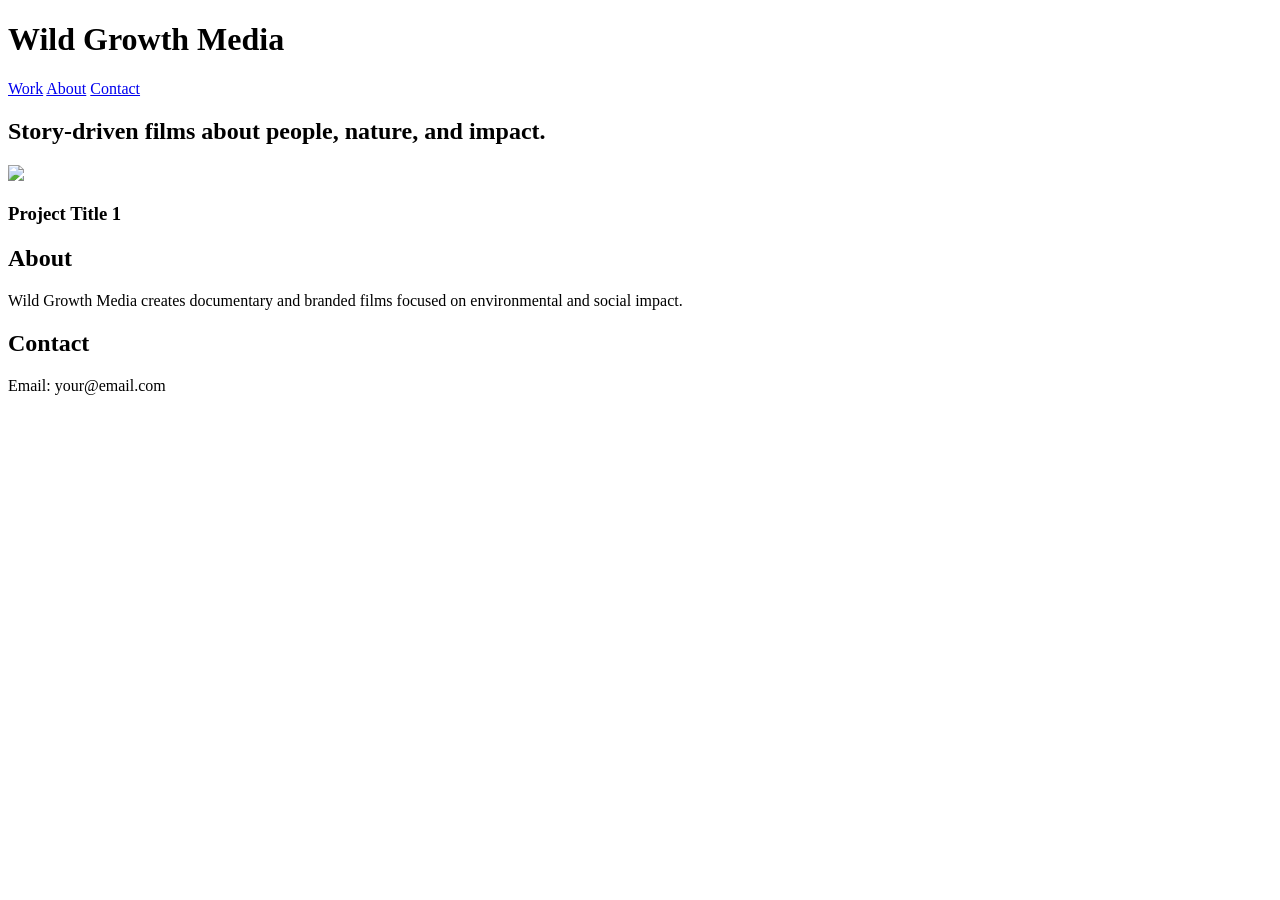
==== index.html @ b45e7d08 "Create index.html" ====
<!DOCTYPE html>
<html lang="en">
<head>
  <meta charset="UTF-8">
  <title>Wild Growth Media</title>
  <link rel="stylesheet" href="style.css">
</head>
<body>

<header>
  <h1>Wild Growth Media</h1>
  <nav>
    <a href="#work">Work</a>
    <a href="#about">About</a>
    <a href="#contact">Contact</a>
  </nav>
</header>

<section class="hero">
  <h2>Story-driven films about people, nature, and impact.</h2>
</section>

<section id="work" class="grid">

  <div class="project" onclick="openModal('https://player.vimeo.com/video/76979871')">
    <img src="https://via.placeholder.com/600x400">
    <h3>Project Title 1</h3>
  </div>

</section>

<section id="about" class="about">
  <h2>About</h2>
  <p>Wild Growth Media creates documentary and branded films focused on environmental and social impact.</p>
</section>

<section id="contact" class="contact">
  <h2>Contact</h2>
  <p>Email: your@email.com</p>
</section>

<div id="modal" class="modal" onclick="closeModal()">
  <div class="modal-content" onclick="event.stopPropagation()">
    <iframe id="videoFrame" src="" frameborder="0" allow="autoplay; fullscreen" allowfullscreen></iframe>
  </div>
</div>

<script src="script.js"></script>

</body>
</html>
---- style.css ----
<!DOCTYPE html PUBLIC "-//W3C//DTD HTML 4.01//EN" "http://www.w3.org/TR/html4/strict.dtd">
<html>
<head>
  <meta http-equiv="Content-Type" content="text/html; charset=utf-8">
  <meta http-equiv="Content-Style-Type" content="text/css">
  <title></title>
  <meta name="Generator" content="Cocoa HTML Writer">
  <meta name="CocoaVersion" content="2575.7">
  <style type="text/css">
    p.p1 {margin: 0.0px 0.0px 0.0px 0.0px; font: 13.0px Times; color: #83006b; -webkit-text-stroke: #83006b}
    p.p2 {margin: 0.0px 0.0px 0.0px 0.0px; font: 13.0px Times; -webkit-text-stroke: #000000}
    p.p3 {margin: 0.0px 0.0px 0.0px 0.0px; font: 13.0px Times; -webkit-text-stroke: #000000; min-height: 16.0px}
    p.p4 {margin: 0.0px 0.0px 0.0px 0.0px; font: 13.0px Times; color: #744b24; -webkit-text-stroke: #744b24}
    p.p5 {margin: 0.0px 0.0px 0.0px 0.0px; font: 13.0px Times; color: #0e00b7; -webkit-text-stroke: #0e00b7}
    p.p6 {margin: 0.0px 0.0px 0.0px 0.0px; font: 13.0px Times; color: #115402; -webkit-text-stroke: #115402}
    span.s1 {font-kerning: none}
    span.s2 {font-kerning: none; -webkit-text-stroke: 0px #000000}
    span.s3 {font-kerning: none; color: #0e00b7; -webkit-text-stroke: 0px #0e00b7}
    span.s4 {font-kerning: none; color: #83006b; -webkit-text-stroke: 0px #83006b}
  </style>
</head>
<body>
<p class="p1"><span class="s1">body</span><span class="s2"> {</span></p>
<p class="p1"><span class="s2"><span class="Apple-converted-space">  </span></span><span class="s1">margin</span><span class="s2">: </span><span class="s3">0</span><span class="s2">;</span></p>
<p class="p2"><span class="s1"><span class="Apple-converted-space">  </span></span><span class="s4">font-family</span><span class="s1">: Arial, sans-serif;</span></p>
<p class="p1"><span class="s2"><span class="Apple-converted-space">  </span></span><span class="s1">background</span><span class="s2">: </span><span class="s3">#000</span><span class="s2">;</span></p>
<p class="p2"><span class="s1"><span class="Apple-converted-space">  </span></span><span class="s4">color</span><span class="s1">: </span><span class="s3">#fff</span><span class="s1">;</span></p>
<p class="p2"><span class="s1">}</span></p>
<p class="p3"><span class="s1"></span><br></p>
<p class="p1"><span class="s1">header</span><span class="s2"> {</span></p>
<p class="p2"><span class="s1"><span class="Apple-converted-space">  </span></span><span class="s4">display</span><span class="s1">: flex;</span></p>
<p class="p2"><span class="s1"><span class="Apple-converted-space">  </span></span><span class="s4">justify-content</span><span class="s1">: space-between;</span></p>
<p class="p1"><span class="s2"><span class="Apple-converted-space">  </span></span><span class="s1">padding</span><span class="s2">: </span><span class="s3">20px</span><span class="s2">;</span></p>
<p class="p2"><span class="s1"><span class="Apple-converted-space">  </span></span><span class="s4">position</span><span class="s1">: sticky;</span></p>
<p class="p2"><span class="s1"><span class="Apple-converted-space">  </span></span><span class="s4">top</span><span class="s1">: </span><span class="s3">0</span><span class="s1">;</span></p>
<p class="p2"><span class="s1"><span class="Apple-converted-space">  </span></span><span class="s4">background</span><span class="s1">: black;</span></p>
<p class="p2"><span class="s1">}</span></p>
<p class="p3"><span class="s1"></span><br></p>
<p class="p1"><span class="s1">nav</span><span class="s2"> </span><span class="s1">a</span><span class="s2"> {</span></p>
<p class="p1"><span class="s2"><span class="Apple-converted-space">  </span></span><span class="s1">margin-left</span><span class="s2">: </span><span class="s3">20px</span><span class="s2">;</span></p>
<p class="p2"><span class="s1"><span class="Apple-converted-space">  </span></span><span class="s4">color</span><span class="s1">: white;</span></p>
<p class="p1"><span class="s2"><span class="Apple-converted-space">  </span></span><span class="s1">text-decoration</span><span class="s2">: none;</span></p>
<p class="p2"><span class="s1">}</span></p>
<p class="p3"><span class="s1"></span><br></p>
<p class="p4"><span class="s1">.hero</span><span class="s2"> {</span></p>
<p class="p1"><span class="s2"><span class="Apple-converted-space">  </span></span><span class="s1">height</span><span class="s2">: </span><span class="s3">60vh</span><span class="s2">;</span></p>
<p class="p2"><span class="s1"><span class="Apple-converted-space">  </span></span><span class="s4">display</span><span class="s1">: flex;</span></p>
<p class="p2"><span class="s1"><span class="Apple-converted-space">  </span></span><span class="s4">align-items</span><span class="s1">: center;</span></p>
<p class="p1"><span class="s2"><span class="Apple-converted-space">  </span></span><span class="s1">justify-content</span><span class="s2">: center;</span></p>
<p class="p2"><span class="s1"><span class="Apple-converted-space">  </span></span><span class="s4">text-align</span><span class="s1">: center;</span></p>
<p class="p2"><span class="s1">}</span></p>
<p class="p3"><span class="s1"></span><br></p>
<p class="p4"><span class="s1">.grid</span><span class="s2"> {</span></p>
<p class="p2"><span class="s1"><span class="Apple-converted-space">  </span></span><span class="s4">display</span><span class="s1">: grid;</span></p>
<p class="p2"><span class="s1"><span class="Apple-converted-space">  </span></span><span class="s4">grid-template-columns</span><span class="s1">: repeat(auto-fit, minmax(</span><span class="s3">300px</span><span class="s1">, </span><span class="s3">1</span><span class="s1">fr));</span></p>
<p class="p2"><span class="s1"><span class="Apple-converted-space">  </span></span><span class="s4">gap</span><span class="s1">: </span><span class="s3">20px</span><span class="s1">;</span></p>
<p class="p1"><span class="s2"><span class="Apple-converted-space">  </span></span><span class="s1">padding</span><span class="s2">: </span><span class="s3">40px</span><span class="s2">;</span></p>
<p class="p2"><span class="s1">}</span></p>
<p class="p3"><span class="s1"></span><br></p>
<p class="p4"><span class="s1">.project</span><span class="s2"> {</span></p>
<p class="p2"><span class="s1"><span class="Apple-converted-space">  </span></span><span class="s4">cursor</span><span class="s1">: pointer;</span></p>
<p class="p2"><span class="s1">}</span></p>
<p class="p3"><span class="s1"></span><br></p>
<p class="p4"><span class="s1">.project</span><span class="s2"> </span><span class="s4">img</span><span class="s2"> {</span></p>
<p class="p2"><span class="s1"><span class="Apple-converted-space">  </span></span><span class="s4">width</span><span class="s1">: </span><span class="s3">100%</span><span class="s1">;</span></p>
<p class="p2"><span class="s1"><span class="Apple-converted-space">  </span></span><span class="s4">display</span><span class="s1">: block;</span></p>
<p class="p2"><span class="s1">}</span></p>
<p class="p3"><span class="s1"></span><br></p>
<p class="p4"><span class="s1">.about</span><span class="s2">, </span><span class="s1">.contact</span><span class="s2"> {</span></p>
<p class="p5"><span class="s2"><span class="Apple-converted-space">  </span></span><span class="s4">padding</span><span class="s2">: </span><span class="s1">60px</span><span class="s2"> </span><span class="s1">40px</span><span class="s2">;</span></p>
<p class="p1"><span class="s2"><span class="Apple-converted-space">  </span></span><span class="s1">max-width</span><span class="s2">: </span><span class="s3">700px</span><span class="s2">;</span></p>
<p class="p2"><span class="s1">}</span></p>
<p class="p3"><span class="s1"></span><br></p>
<p class="p6"><span class="s1">/* Modal */</span></p>
<p class="p4"><span class="s1">.modal</span><span class="s2"> {</span></p>
<p class="p2"><span class="s1"><span class="Apple-converted-space">  </span></span><span class="s4">display</span><span class="s1">: none;</span></p>
<p class="p2"><span class="s1"><span class="Apple-converted-space">  </span></span><span class="s4">position</span><span class="s1">: fixed;</span></p>
<p class="p2"><span class="s1"><span class="Apple-converted-space">  </span></span><span class="s4">top</span><span class="s1">: </span><span class="s3">0</span><span class="s1">;</span></p>
<p class="p2"><span class="s1"><span class="Apple-converted-space">  </span></span><span class="s4">left</span><span class="s1">: </span><span class="s3">0</span><span class="s1">;</span></p>
<p class="p2"><span class="s1"><span class="Apple-converted-space">  </span></span><span class="s4">width</span><span class="s1">: </span><span class="s3">100%</span><span class="s1">;</span></p>
<p class="p1"><span class="s2"><span class="Apple-converted-space">  </span></span><span class="s1">height</span><span class="s2">: </span><span class="s3">100%</span><span class="s2">;</span></p>
<p class="p2"><span class="s1"><span class="Apple-converted-space">  </span></span><span class="s4">background</span><span class="s1">: rgba(</span><span class="s3">0</span><span class="s1">,</span><span class="s3">0</span><span class="s1">,</span><span class="s3">0</span><span class="s1">,</span><span class="s3">0.9</span><span class="s1">);</span></p>
<p class="p1"><span class="s2"><span class="Apple-converted-space">  </span></span><span class="s1">justify-content</span><span class="s2">: center;</span></p>
<p class="p2"><span class="s1"><span class="Apple-converted-space">  </span></span><span class="s4">align-items</span><span class="s1">: center;</span></p>
<p class="p2"><span class="s1">}</span></p>
<p class="p3"><span class="s1"></span><br></p>
<p class="p4"><span class="s1">.modal-content</span><span class="s2"> {</span></p>
<p class="p2"><span class="s1"><span class="Apple-converted-space">  </span></span><span class="s4">width</span><span class="s1">: </span><span class="s3">80%</span><span class="s1">;</span></p>
<p class="p1"><span class="s2"><span class="Apple-converted-space">  </span></span><span class="s1">max-width</span><span class="s2">: </span><span class="s3">900px</span><span class="s2">;</span></p>
<p class="p2"><span class="s1">}</span></p>
<p class="p3"><span class="s1"></span><br></p>
<p class="p4"><span class="s1">.modal</span><span class="s2"> </span><span class="s4">iframe</span><span class="s2"> {</span></p>
<p class="p2"><span class="s1"><span class="Apple-converted-space">  </span></span><span class="s4">width</span><span class="s1">: </span><span class="s3">100%</span><span class="s1">;</span></p>
<p class="p1"><span class="s2"><span class="Apple-converted-space">  </span></span><span class="s1">height</span><span class="s2">: </span><span class="s3">500px</span><span class="s2">;</span></p>
<p class="p2"><span class="s1">}</span></p>
</body>
</html>
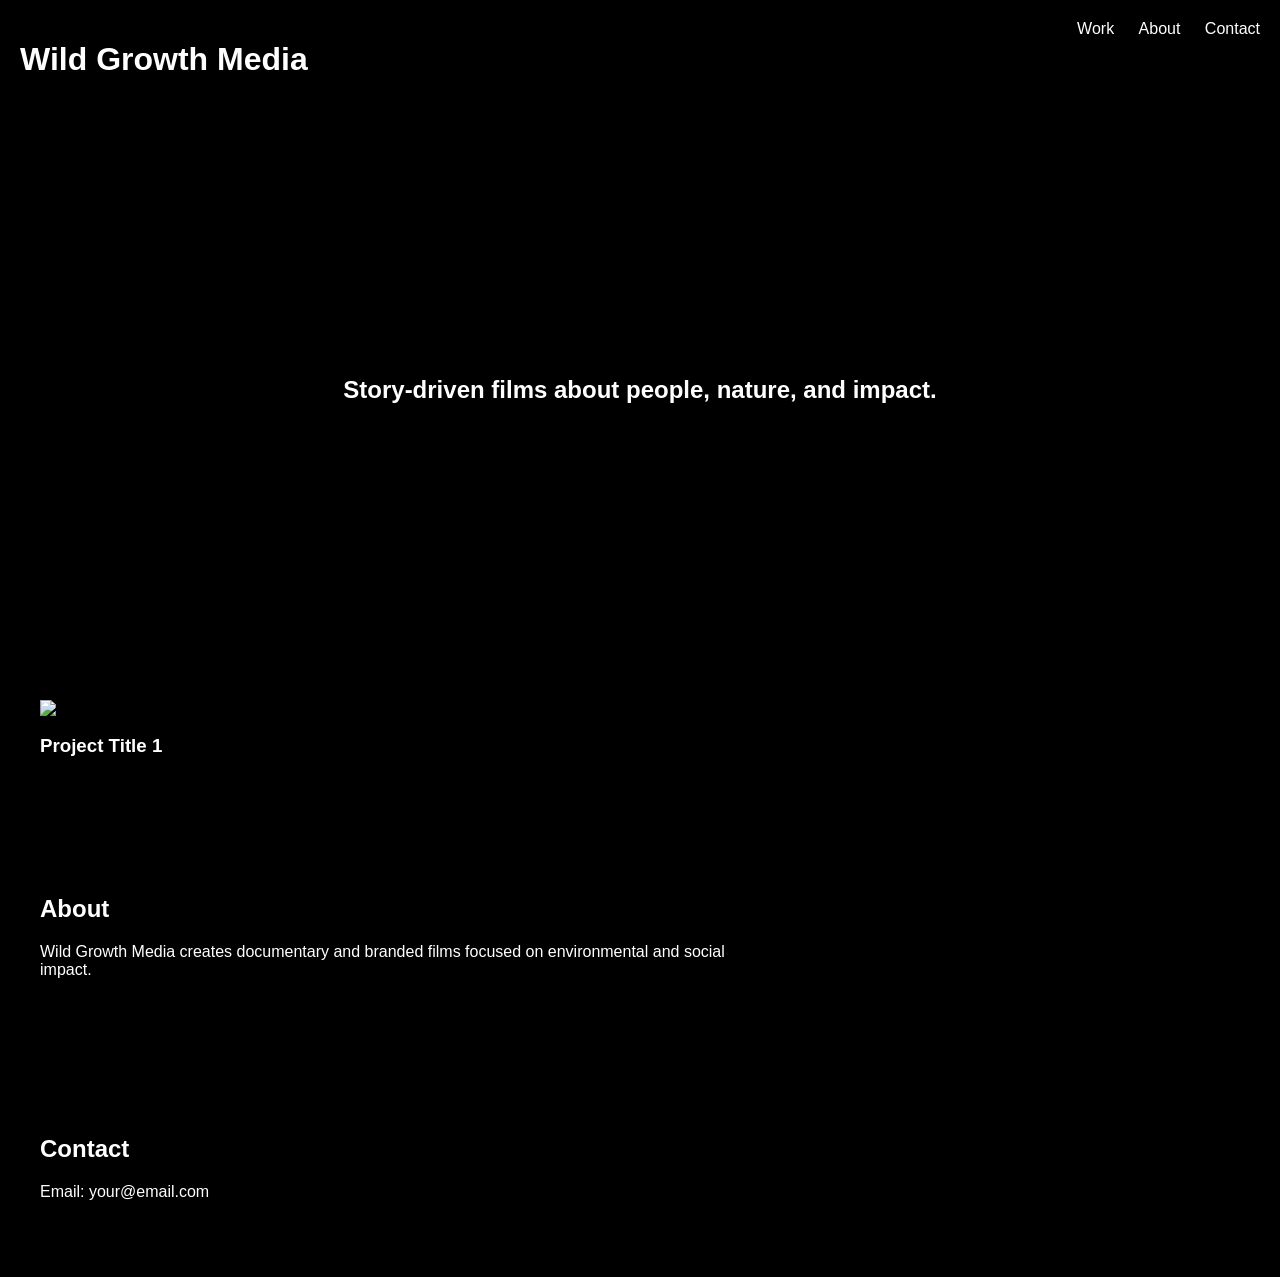
==== commit dd6f9643: "Update index.html" ====
--- a/index.html
+++ b/index.html
@@ -3,7 +3,7 @@
 <head>
   <meta charset="UTF-8">
   <title>Wild Growth Media</title>
-  <link rel="stylesheet" href="style.css">
+  <link rel="stylesheet" href="./style.css">
 </head>
 <body>
 
--- a/style.css
+++ b/style.css
@@ -1,97 +1,73 @@
-<!DOCTYPE html PUBLIC "-//W3C//DTD HTML 4.01//EN" "http://www.w3.org/TR/html4/strict.dtd">
-<html>
-<head>
-  <meta http-equiv="Content-Type" content="text/html; charset=utf-8">
-  <meta http-equiv="Content-Style-Type" content="text/css">
-  <title></title>
-  <meta name="Generator" content="Cocoa HTML Writer">
-  <meta name="CocoaVersion" content="2575.7">
-  <style type="text/css">
-    p.p1 {margin: 0.0px 0.0px 0.0px 0.0px; font: 13.0px Times; color: #83006b; -webkit-text-stroke: #83006b}
-    p.p2 {margin: 0.0px 0.0px 0.0px 0.0px; font: 13.0px Times; -webkit-text-stroke: #000000}
-    p.p3 {margin: 0.0px 0.0px 0.0px 0.0px; font: 13.0px Times; -webkit-text-stroke: #000000; min-height: 16.0px}
-    p.p4 {margin: 0.0px 0.0px 0.0px 0.0px; font: 13.0px Times; color: #744b24; -webkit-text-stroke: #744b24}
-    p.p5 {margin: 0.0px 0.0px 0.0px 0.0px; font: 13.0px Times; color: #0e00b7; -webkit-text-stroke: #0e00b7}
-    p.p6 {margin: 0.0px 0.0px 0.0px 0.0px; font: 13.0px Times; color: #115402; -webkit-text-stroke: #115402}
-    span.s1 {font-kerning: none}
-    span.s2 {font-kerning: none; -webkit-text-stroke: 0px #000000}
-    span.s3 {font-kerning: none; color: #0e00b7; -webkit-text-stroke: 0px #0e00b7}
-    span.s4 {font-kerning: none; color: #83006b; -webkit-text-stroke: 0px #83006b}
-  </style>
-</head>
-<body>
-<p class="p1"><span class="s1">body</span><span class="s2"> {</span></p>
-<p class="p1"><span class="s2"><span class="Apple-converted-space">  </span></span><span class="s1">margin</span><span class="s2">: </span><span class="s3">0</span><span class="s2">;</span></p>
-<p class="p2"><span class="s1"><span class="Apple-converted-space">  </span></span><span class="s4">font-family</span><span class="s1">: Arial, sans-serif;</span></p>
-<p class="p1"><span class="s2"><span class="Apple-converted-space">  </span></span><span class="s1">background</span><span class="s2">: </span><span class="s3">#000</span><span class="s2">;</span></p>
-<p class="p2"><span class="s1"><span class="Apple-converted-space">  </span></span><span class="s4">color</span><span class="s1">: </span><span class="s3">#fff</span><span class="s1">;</span></p>
-<p class="p2"><span class="s1">}</span></p>
-<p class="p3"><span class="s1"></span><br></p>
-<p class="p1"><span class="s1">header</span><span class="s2"> {</span></p>
-<p class="p2"><span class="s1"><span class="Apple-converted-space">  </span></span><span class="s4">display</span><span class="s1">: flex;</span></p>
-<p class="p2"><span class="s1"><span class="Apple-converted-space">  </span></span><span class="s4">justify-content</span><span class="s1">: space-between;</span></p>
-<p class="p1"><span class="s2"><span class="Apple-converted-space">  </span></span><span class="s1">padding</span><span class="s2">: </span><span class="s3">20px</span><span class="s2">;</span></p>
-<p class="p2"><span class="s1"><span class="Apple-converted-space">  </span></span><span class="s4">position</span><span class="s1">: sticky;</span></p>
-<p class="p2"><span class="s1"><span class="Apple-converted-space">  </span></span><span class="s4">top</span><span class="s1">: </span><span class="s3">0</span><span class="s1">;</span></p>
-<p class="p2"><span class="s1"><span class="Apple-converted-space">  </span></span><span class="s4">background</span><span class="s1">: black;</span></p>
-<p class="p2"><span class="s1">}</span></p>
-<p class="p3"><span class="s1"></span><br></p>
-<p class="p1"><span class="s1">nav</span><span class="s2"> </span><span class="s1">a</span><span class="s2"> {</span></p>
-<p class="p1"><span class="s2"><span class="Apple-converted-space">  </span></span><span class="s1">margin-left</span><span class="s2">: </span><span class="s3">20px</span><span class="s2">;</span></p>
-<p class="p2"><span class="s1"><span class="Apple-converted-space">  </span></span><span class="s4">color</span><span class="s1">: white;</span></p>
-<p class="p1"><span class="s2"><span class="Apple-converted-space">  </span></span><span class="s1">text-decoration</span><span class="s2">: none;</span></p>
-<p class="p2"><span class="s1">}</span></p>
-<p class="p3"><span class="s1"></span><br></p>
-<p class="p4"><span class="s1">.hero</span><span class="s2"> {</span></p>
-<p class="p1"><span class="s2"><span class="Apple-converted-space">  </span></span><span class="s1">height</span><span class="s2">: </span><span class="s3">60vh</span><span class="s2">;</span></p>
-<p class="p2"><span class="s1"><span class="Apple-converted-space">  </span></span><span class="s4">display</span><span class="s1">: flex;</span></p>
-<p class="p2"><span class="s1"><span class="Apple-converted-space">  </span></span><span class="s4">align-items</span><span class="s1">: center;</span></p>
-<p class="p1"><span class="s2"><span class="Apple-converted-space">  </span></span><span class="s1">justify-content</span><span class="s2">: center;</span></p>
-<p class="p2"><span class="s1"><span class="Apple-converted-space">  </span></span><span class="s4">text-align</span><span class="s1">: center;</span></p>
-<p class="p2"><span class="s1">}</span></p>
-<p class="p3"><span class="s1"></span><br></p>
-<p class="p4"><span class="s1">.grid</span><span class="s2"> {</span></p>
-<p class="p2"><span class="s1"><span class="Apple-converted-space">  </span></span><span class="s4">display</span><span class="s1">: grid;</span></p>
-<p class="p2"><span class="s1"><span class="Apple-converted-space">  </span></span><span class="s4">grid-template-columns</span><span class="s1">: repeat(auto-fit, minmax(</span><span class="s3">300px</span><span class="s1">, </span><span class="s3">1</span><span class="s1">fr));</span></p>
-<p class="p2"><span class="s1"><span class="Apple-converted-space">  </span></span><span class="s4">gap</span><span class="s1">: </span><span class="s3">20px</span><span class="s1">;</span></p>
-<p class="p1"><span class="s2"><span class="Apple-converted-space">  </span></span><span class="s1">padding</span><span class="s2">: </span><span class="s3">40px</span><span class="s2">;</span></p>
-<p class="p2"><span class="s1">}</span></p>
-<p class="p3"><span class="s1"></span><br></p>
-<p class="p4"><span class="s1">.project</span><span class="s2"> {</span></p>
-<p class="p2"><span class="s1"><span class="Apple-converted-space">  </span></span><span class="s4">cursor</span><span class="s1">: pointer;</span></p>
-<p class="p2"><span class="s1">}</span></p>
-<p class="p3"><span class="s1"></span><br></p>
-<p class="p4"><span class="s1">.project</span><span class="s2"> </span><span class="s4">img</span><span class="s2"> {</span></p>
-<p class="p2"><span class="s1"><span class="Apple-converted-space">  </span></span><span class="s4">width</span><span class="s1">: </span><span class="s3">100%</span><span class="s1">;</span></p>
-<p class="p2"><span class="s1"><span class="Apple-converted-space">  </span></span><span class="s4">display</span><span class="s1">: block;</span></p>
-<p class="p2"><span class="s1">}</span></p>
-<p class="p3"><span class="s1"></span><br></p>
-<p class="p4"><span class="s1">.about</span><span class="s2">, </span><span class="s1">.contact</span><span class="s2"> {</span></p>
-<p class="p5"><span class="s2"><span class="Apple-converted-space">  </span></span><span class="s4">padding</span><span class="s2">: </span><span class="s1">60px</span><span class="s2"> </span><span class="s1">40px</span><span class="s2">;</span></p>
-<p class="p1"><span class="s2"><span class="Apple-converted-space">  </span></span><span class="s1">max-width</span><span class="s2">: </span><span class="s3">700px</span><span class="s2">;</span></p>
-<p class="p2"><span class="s1">}</span></p>
-<p class="p3"><span class="s1"></span><br></p>
-<p class="p6"><span class="s1">/* Modal */</span></p>
-<p class="p4"><span class="s1">.modal</span><span class="s2"> {</span></p>
-<p class="p2"><span class="s1"><span class="Apple-converted-space">  </span></span><span class="s4">display</span><span class="s1">: none;</span></p>
-<p class="p2"><span class="s1"><span class="Apple-converted-space">  </span></span><span class="s4">position</span><span class="s1">: fixed;</span></p>
-<p class="p2"><span class="s1"><span class="Apple-converted-space">  </span></span><span class="s4">top</span><span class="s1">: </span><span class="s3">0</span><span class="s1">;</span></p>
-<p class="p2"><span class="s1"><span class="Apple-converted-space">  </span></span><span class="s4">left</span><span class="s1">: </span><span class="s3">0</span><span class="s1">;</span></p>
-<p class="p2"><span class="s1"><span class="Apple-converted-space">  </span></span><span class="s4">width</span><span class="s1">: </span><span class="s3">100%</span><span class="s1">;</span></p>
-<p class="p1"><span class="s2"><span class="Apple-converted-space">  </span></span><span class="s1">height</span><span class="s2">: </span><span class="s3">100%</span><span class="s2">;</span></p>
-<p class="p2"><span class="s1"><span class="Apple-converted-space">  </span></span><span class="s4">background</span><span class="s1">: rgba(</span><span class="s3">0</span><span class="s1">,</span><span class="s3">0</span><span class="s1">,</span><span class="s3">0</span><span class="s1">,</span><span class="s3">0.9</span><span class="s1">);</span></p>
-<p class="p1"><span class="s2"><span class="Apple-converted-space">  </span></span><span class="s1">justify-content</span><span class="s2">: center;</span></p>
-<p class="p2"><span class="s1"><span class="Apple-converted-space">  </span></span><span class="s4">align-items</span><span class="s1">: center;</span></p>
-<p class="p2"><span class="s1">}</span></p>
-<p class="p3"><span class="s1"></span><br></p>
-<p class="p4"><span class="s1">.modal-content</span><span class="s2"> {</span></p>
-<p class="p2"><span class="s1"><span class="Apple-converted-space">  </span></span><span class="s4">width</span><span class="s1">: </span><span class="s3">80%</span><span class="s1">;</span></p>
-<p class="p1"><span class="s2"><span class="Apple-converted-space">  </span></span><span class="s1">max-width</span><span class="s2">: </span><span class="s3">900px</span><span class="s2">;</span></p>
-<p class="p2"><span class="s1">}</span></p>
-<p class="p3"><span class="s1"></span><br></p>
-<p class="p4"><span class="s1">.modal</span><span class="s2"> </span><span class="s4">iframe</span><span class="s2"> {</span></p>
-<p class="p2"><span class="s1"><span class="Apple-converted-space">  </span></span><span class="s4">width</span><span class="s1">: </span><span class="s3">100%</span><span class="s1">;</span></p>
-<p class="p1"><span class="s2"><span class="Apple-converted-space">  </span></span><span class="s1">height</span><span class="s2">: </span><span class="s3">500px</span><span class="s2">;</span></p>
-<p class="p2"><span class="s1">}</span></p>
-</body>
-</html>
+body {
+  margin: 0;
+  font-family: Arial, sans-serif;
+  background: #000;
+  color: #fff;
+}
+
+header {
+  display: flex;
+  justify-content: space-between;
+  padding: 20px;
+  position: sticky;
+  top: 0;
+  background: black;
+}
+
+nav a {
+  margin-left: 20px;
+  color: white;
+  text-decoration: none;
+}
+
+.hero {
+  height: 60vh;
+  display: flex;
+  align-items: center;
+  justify-content: center;
+  text-align: center;
+}
+
+.grid {
+  display: grid;
+  grid-template-columns: repeat(auto-fit, minmax(300px, 1fr));
+  gap: 20px;
+  padding: 40px;
+}
+
+.project {
+  cursor: pointer;
+}
+
+.project img {
+  width: 100%;
+  display: block;
+}
+
+.about, .contact {
+  padding: 60px 40px;
+  max-width: 700px;
+}
+
+/* Modal */
+.modal {
+  display: none;
+  position: fixed;
+  top: 0;
+  left: 0;
+  width: 100%;
+  height: 100%;
+  background: rgba(0,0,0,0.9);
+  justify-content: center;
+  align-items: center;
+}
+
+.modal-content {
+  width: 80%;
+  max-width: 900px;
+}
+
+.modal iframe {
+  width: 100%;
+  height: 500px;
+}
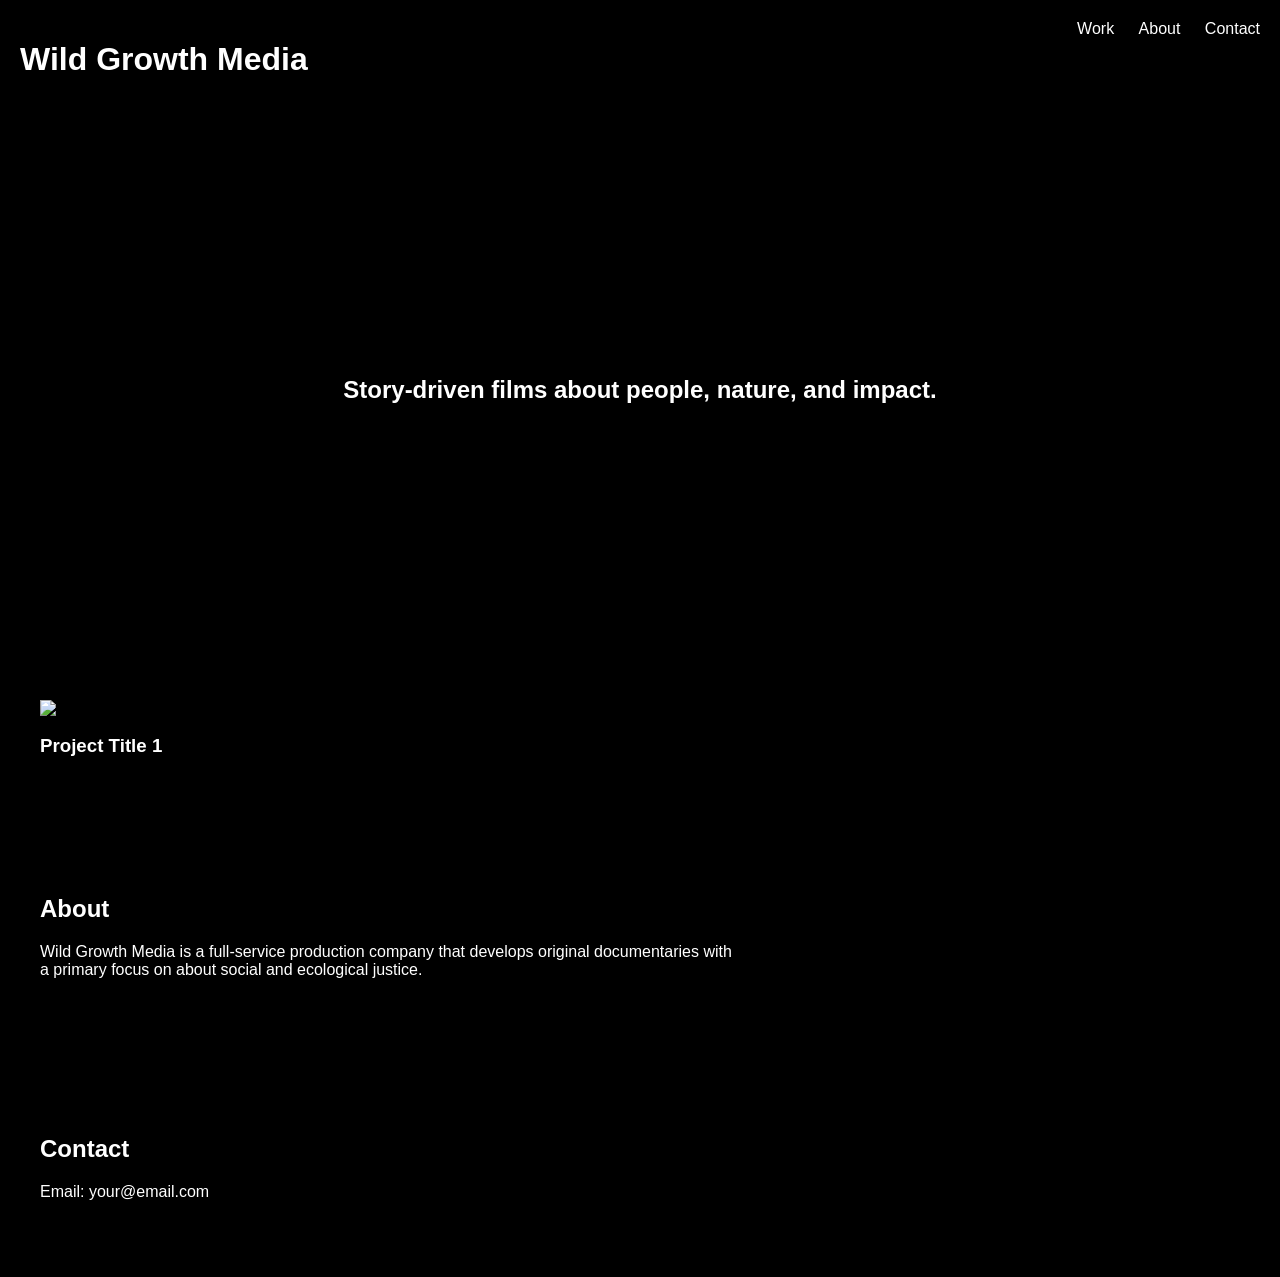
==== commit be46e9c9: "Update index.html" ====
--- a/index.html
+++ b/index.html
@@ -31,7 +31,7 @@
 
 <section id="about" class="about">
   <h2>About</h2>
-  <p>Wild Growth Media creates documentary and branded films focused on environmental and social impact.</p>
+  <p>Wild Growth Media is a full-service production company that develops original documentaries with a primary focus on about social and ecological justice.</p>
 </section>
 
 <section id="contact" class="contact">
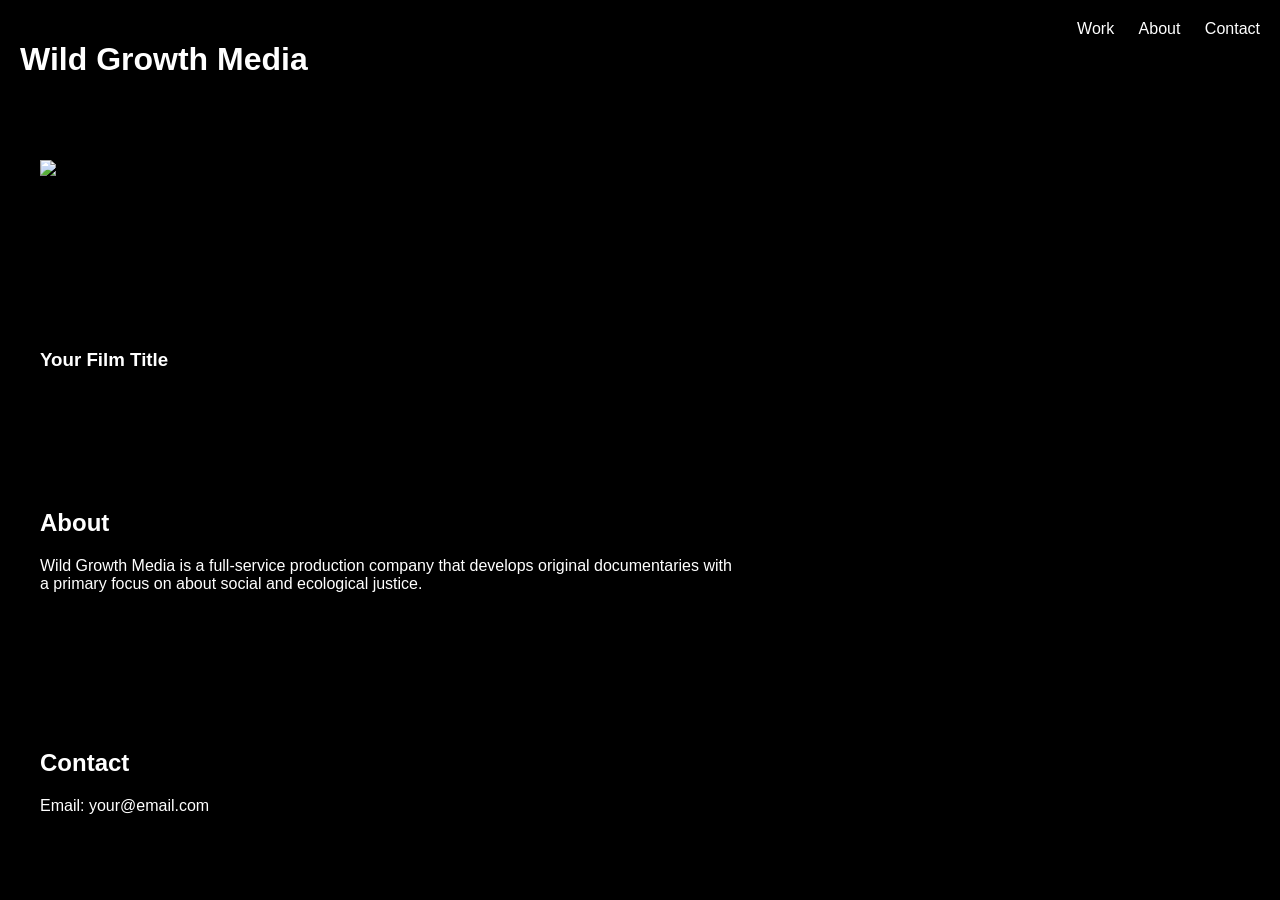
==== commit ce94bcf2: "Update index.html" ====
--- a/index.html
+++ b/index.html
@@ -16,16 +16,25 @@
   </nav>
 </header>
 
-<section class="hero">
-  <h2>Story-driven films about people, nature, and impact.</h2>
-</section>
+
 
 <section id="work" class="grid">
 
-  <div class="project" onclick="openModal('https://player.vimeo.com/video/76979871')">
-    <img src="https://via.placeholder.com/600x400">
-    <h3>Project Title 1</h3>
+  <div class="project">
+  <div class="video-wrapper">
+    <img src="YOUR_THUMBNAIL.jpg" class="thumbnail">
+
+    <iframe 
+      src="https://player.vimeo.com/video/YOUR_VIDEO_ID?background=1&autoplay=1&loop=1&muted=1"
+      frameborder="0"
+      allow="autoplay; fullscreen"
+      class="video">
+    </iframe>
   </div>
+
+  <h3>Your Film Title</h3>
+    
+</div>
 
 </section>
 
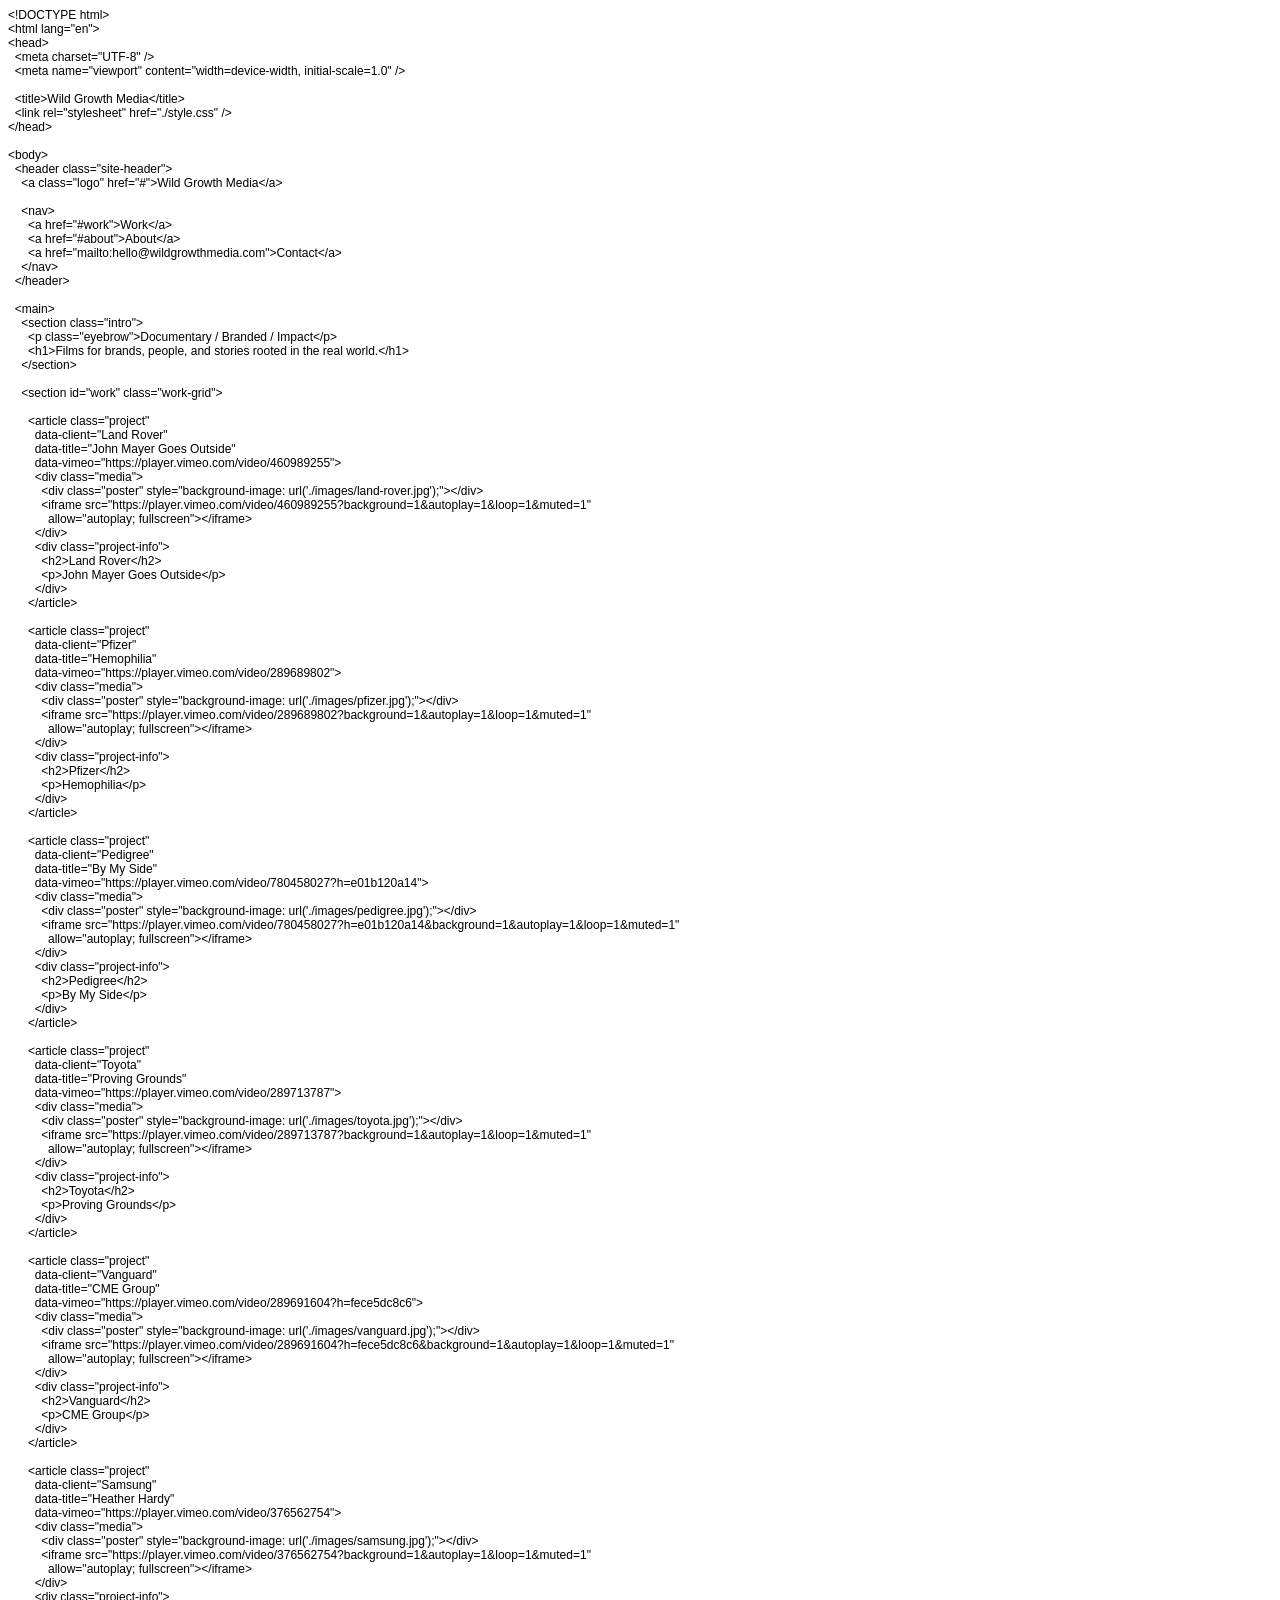
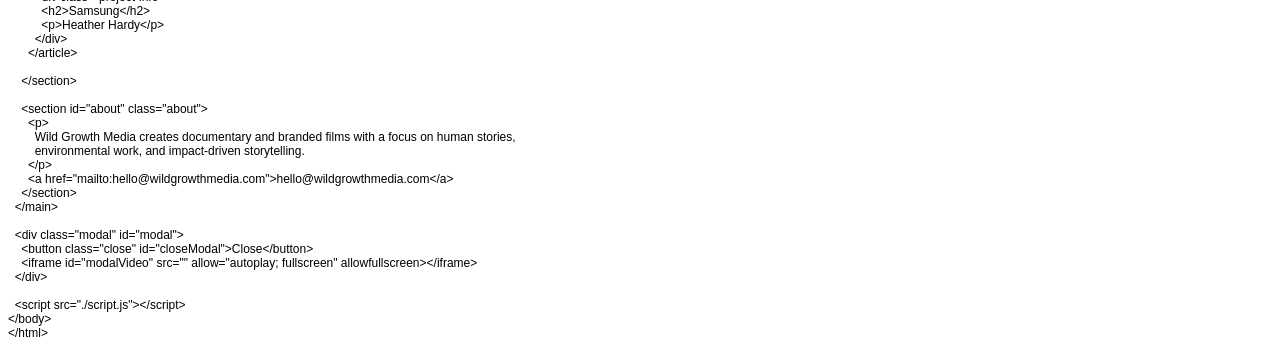
==== commit ce5a19e3: "Add files via upload" ====
--- a/index.html
+++ b/index.html
@@ -1,60 +1,154 @@
-<!DOCTYPE html>
-<html lang="en">
+<!DOCTYPE html PUBLIC "-//W3C//DTD HTML 4.01//EN" "http://www.w3.org/TR/html4/strict.dtd">
+<html>
 <head>
-  <meta charset="UTF-8">
-  <title>Wild Growth Media</title>
-  <link rel="stylesheet" href="./style.css">
+  <meta http-equiv="Content-Type" content="text/html; charset=utf-8">
+  <meta http-equiv="Content-Style-Type" content="text/css">
+  <title></title>
+  <meta name="Generator" content="Cocoa HTML Writer">
+  <meta name="CocoaVersion" content="2575.7">
+  <style type="text/css">
+    p.p1 {margin: 0.0px 0.0px 0.0px 0.0px; font: 12.0px Helvetica}
+    p.p2 {margin: 0.0px 0.0px 0.0px 0.0px; font: 12.0px Helvetica; min-height: 14.0px}
+  </style>
 </head>
 <body>
-
-<header>
-  <h1>Wild Growth Media</h1>
-  <nav>
-    <a href="#work">Work</a>
-    <a href="#about">About</a>
-    <a href="#contact">Contact</a>
-  </nav>
-</header>
-
-
-
-<section id="work" class="grid">
-
-  <div class="project">
-  <div class="video-wrapper">
-    <img src="YOUR_THUMBNAIL.jpg" class="thumbnail">
-
-    <iframe 
-      src="https://player.vimeo.com/video/YOUR_VIDEO_ID?background=1&autoplay=1&loop=1&muted=1"
-      frameborder="0"
-      allow="autoplay; fullscreen"
-      class="video">
-    </iframe>
-  </div>
-
-  <h3>Your Film Title</h3>
-    
-</div>
-
-</section>
-
-<section id="about" class="about">
-  <h2>About</h2>
-  <p>Wild Growth Media is a full-service production company that develops original documentaries with a primary focus on about social and ecological justice.</p>
-</section>
-
-<section id="contact" class="contact">
-  <h2>Contact</h2>
-  <p>Email: your@email.com</p>
-</section>
-
-<div id="modal" class="modal" onclick="closeModal()">
-  <div class="modal-content" onclick="event.stopPropagation()">
-    <iframe id="videoFrame" src="" frameborder="0" allow="autoplay; fullscreen" allowfullscreen></iframe>
-  </div>
-</div>
-
-<script src="script.js"></script>
-
+<p class="p1">&lt;!DOCTYPE html&gt;</p>
+<p class="p1">&lt;html lang="en"&gt;</p>
+<p class="p1">&lt;head&gt;</p>
+<p class="p1"><span class="Apple-converted-space">  </span>&lt;meta charset="UTF-8" /&gt;</p>
+<p class="p1"><span class="Apple-converted-space">  </span>&lt;meta name="viewport" content="width=device-width, initial-scale=1.0" /&gt;</p>
+<p class="p2"><br></p>
+<p class="p1"><span class="Apple-converted-space">  </span>&lt;title&gt;Wild Growth Media&lt;/title&gt;</p>
+<p class="p1"><span class="Apple-converted-space">  </span>&lt;link rel="stylesheet" href="./style.css" /&gt;</p>
+<p class="p1">&lt;/head&gt;</p>
+<p class="p2"><br></p>
+<p class="p1">&lt;body&gt;</p>
+<p class="p1"><span class="Apple-converted-space">  </span>&lt;header class="site-header"&gt;</p>
+<p class="p1"><span class="Apple-converted-space">    </span>&lt;a class="logo" href="#"&gt;Wild Growth Media&lt;/a&gt;</p>
+<p class="p2"><br></p>
+<p class="p1"><span class="Apple-converted-space">    </span>&lt;nav&gt;</p>
+<p class="p1"><span class="Apple-converted-space">      </span>&lt;a href="#work"&gt;Work&lt;/a&gt;</p>
+<p class="p1"><span class="Apple-converted-space">      </span>&lt;a href="#about"&gt;About&lt;/a&gt;</p>
+<p class="p1"><span class="Apple-converted-space">      </span>&lt;a href="mailto:hello@wildgrowthmedia.com"&gt;Contact&lt;/a&gt;</p>
+<p class="p1"><span class="Apple-converted-space">    </span>&lt;/nav&gt;</p>
+<p class="p1"><span class="Apple-converted-space">  </span>&lt;/header&gt;</p>
+<p class="p2"><br></p>
+<p class="p1"><span class="Apple-converted-space">  </span>&lt;main&gt;</p>
+<p class="p1"><span class="Apple-converted-space">    </span>&lt;section class="intro"&gt;</p>
+<p class="p1"><span class="Apple-converted-space">      </span>&lt;p class="eyebrow"&gt;Documentary / Branded / Impact&lt;/p&gt;</p>
+<p class="p1"><span class="Apple-converted-space">      </span>&lt;h1&gt;Films for brands, people, and stories rooted in the real world.&lt;/h1&gt;</p>
+<p class="p1"><span class="Apple-converted-space">    </span>&lt;/section&gt;</p>
+<p class="p2"><br></p>
+<p class="p1"><span class="Apple-converted-space">    </span>&lt;section id="work" class="work-grid"&gt;</p>
+<p class="p2"><br></p>
+<p class="p1"><span class="Apple-converted-space">      </span>&lt;article class="project"</p>
+<p class="p1"><span class="Apple-converted-space">        </span>data-client="Land Rover"</p>
+<p class="p1"><span class="Apple-converted-space">        </span>data-title="John Mayer Goes Outside"</p>
+<p class="p1"><span class="Apple-converted-space">        </span>data-vimeo="https://player.vimeo.com/video/460989255"&gt;</p>
+<p class="p1"><span class="Apple-converted-space">        </span>&lt;div class="media"&gt;</p>
+<p class="p1"><span class="Apple-converted-space">          </span>&lt;div class="poster" style="background-image: url('./images/land-rover.jpg');"&gt;&lt;/div&gt;</p>
+<p class="p1"><span class="Apple-converted-space">          </span>&lt;iframe src="https://player.vimeo.com/video/460989255?background=1&amp;autoplay=1&amp;loop=1&amp;muted=1"</p>
+<p class="p1"><span class="Apple-converted-space">            </span>allow="autoplay; fullscreen"&gt;&lt;/iframe&gt;</p>
+<p class="p1"><span class="Apple-converted-space">        </span>&lt;/div&gt;</p>
+<p class="p1"><span class="Apple-converted-space">        </span>&lt;div class="project-info"&gt;</p>
+<p class="p1"><span class="Apple-converted-space">          </span>&lt;h2&gt;Land Rover&lt;/h2&gt;</p>
+<p class="p1"><span class="Apple-converted-space">          </span>&lt;p&gt;John Mayer Goes Outside&lt;/p&gt;</p>
+<p class="p1"><span class="Apple-converted-space">        </span>&lt;/div&gt;</p>
+<p class="p1"><span class="Apple-converted-space">      </span>&lt;/article&gt;</p>
+<p class="p2"><br></p>
+<p class="p1"><span class="Apple-converted-space">      </span>&lt;article class="project"</p>
+<p class="p1"><span class="Apple-converted-space">        </span>data-client="Pfizer"</p>
+<p class="p1"><span class="Apple-converted-space">        </span>data-title="Hemophilia"</p>
+<p class="p1"><span class="Apple-converted-space">        </span>data-vimeo="https://player.vimeo.com/video/289689802"&gt;</p>
+<p class="p1"><span class="Apple-converted-space">        </span>&lt;div class="media"&gt;</p>
+<p class="p1"><span class="Apple-converted-space">          </span>&lt;div class="poster" style="background-image: url('./images/pfizer.jpg');"&gt;&lt;/div&gt;</p>
+<p class="p1"><span class="Apple-converted-space">          </span>&lt;iframe src="https://player.vimeo.com/video/289689802?background=1&amp;autoplay=1&amp;loop=1&amp;muted=1"</p>
+<p class="p1"><span class="Apple-converted-space">            </span>allow="autoplay; fullscreen"&gt;&lt;/iframe&gt;</p>
+<p class="p1"><span class="Apple-converted-space">        </span>&lt;/div&gt;</p>
+<p class="p1"><span class="Apple-converted-space">        </span>&lt;div class="project-info"&gt;</p>
+<p class="p1"><span class="Apple-converted-space">          </span>&lt;h2&gt;Pfizer&lt;/h2&gt;</p>
+<p class="p1"><span class="Apple-converted-space">          </span>&lt;p&gt;Hemophilia&lt;/p&gt;</p>
+<p class="p1"><span class="Apple-converted-space">        </span>&lt;/div&gt;</p>
+<p class="p1"><span class="Apple-converted-space">      </span>&lt;/article&gt;</p>
+<p class="p2"><br></p>
+<p class="p1"><span class="Apple-converted-space">      </span>&lt;article class="project"</p>
+<p class="p1"><span class="Apple-converted-space">        </span>data-client="Pedigree"</p>
+<p class="p1"><span class="Apple-converted-space">        </span>data-title="By My Side"</p>
+<p class="p1"><span class="Apple-converted-space">        </span>data-vimeo="https://player.vimeo.com/video/780458027?h=e01b120a14"&gt;</p>
+<p class="p1"><span class="Apple-converted-space">        </span>&lt;div class="media"&gt;</p>
+<p class="p1"><span class="Apple-converted-space">          </span>&lt;div class="poster" style="background-image: url('./images/pedigree.jpg');"&gt;&lt;/div&gt;</p>
+<p class="p1"><span class="Apple-converted-space">          </span>&lt;iframe src="https://player.vimeo.com/video/780458027?h=e01b120a14&amp;background=1&amp;autoplay=1&amp;loop=1&amp;muted=1"</p>
+<p class="p1"><span class="Apple-converted-space">            </span>allow="autoplay; fullscreen"&gt;&lt;/iframe&gt;</p>
+<p class="p1"><span class="Apple-converted-space">        </span>&lt;/div&gt;</p>
+<p class="p1"><span class="Apple-converted-space">        </span>&lt;div class="project-info"&gt;</p>
+<p class="p1"><span class="Apple-converted-space">          </span>&lt;h2&gt;Pedigree&lt;/h2&gt;</p>
+<p class="p1"><span class="Apple-converted-space">          </span>&lt;p&gt;By My Side&lt;/p&gt;</p>
+<p class="p1"><span class="Apple-converted-space">        </span>&lt;/div&gt;</p>
+<p class="p1"><span class="Apple-converted-space">      </span>&lt;/article&gt;</p>
+<p class="p2"><br></p>
+<p class="p1"><span class="Apple-converted-space">      </span>&lt;article class="project"</p>
+<p class="p1"><span class="Apple-converted-space">        </span>data-client="Toyota"</p>
+<p class="p1"><span class="Apple-converted-space">        </span>data-title="Proving Grounds"</p>
+<p class="p1"><span class="Apple-converted-space">        </span>data-vimeo="https://player.vimeo.com/video/289713787"&gt;</p>
+<p class="p1"><span class="Apple-converted-space">        </span>&lt;div class="media"&gt;</p>
+<p class="p1"><span class="Apple-converted-space">          </span>&lt;div class="poster" style="background-image: url('./images/toyota.jpg');"&gt;&lt;/div&gt;</p>
+<p class="p1"><span class="Apple-converted-space">          </span>&lt;iframe src="https://player.vimeo.com/video/289713787?background=1&amp;autoplay=1&amp;loop=1&amp;muted=1"</p>
+<p class="p1"><span class="Apple-converted-space">            </span>allow="autoplay; fullscreen"&gt;&lt;/iframe&gt;</p>
+<p class="p1"><span class="Apple-converted-space">        </span>&lt;/div&gt;</p>
+<p class="p1"><span class="Apple-converted-space">        </span>&lt;div class="project-info"&gt;</p>
+<p class="p1"><span class="Apple-converted-space">          </span>&lt;h2&gt;Toyota&lt;/h2&gt;</p>
+<p class="p1"><span class="Apple-converted-space">          </span>&lt;p&gt;Proving Grounds&lt;/p&gt;</p>
+<p class="p1"><span class="Apple-converted-space">        </span>&lt;/div&gt;</p>
+<p class="p1"><span class="Apple-converted-space">      </span>&lt;/article&gt;</p>
+<p class="p2"><br></p>
+<p class="p1"><span class="Apple-converted-space">      </span>&lt;article class="project"</p>
+<p class="p1"><span class="Apple-converted-space">        </span>data-client="Vanguard"</p>
+<p class="p1"><span class="Apple-converted-space">        </span>data-title="CME Group"</p>
+<p class="p1"><span class="Apple-converted-space">        </span>data-vimeo="https://player.vimeo.com/video/289691604?h=fece5dc8c6"&gt;</p>
+<p class="p1"><span class="Apple-converted-space">        </span>&lt;div class="media"&gt;</p>
+<p class="p1"><span class="Apple-converted-space">          </span>&lt;div class="poster" style="background-image: url('./images/vanguard.jpg');"&gt;&lt;/div&gt;</p>
+<p class="p1"><span class="Apple-converted-space">          </span>&lt;iframe src="https://player.vimeo.com/video/289691604?h=fece5dc8c6&amp;background=1&amp;autoplay=1&amp;loop=1&amp;muted=1"</p>
+<p class="p1"><span class="Apple-converted-space">            </span>allow="autoplay; fullscreen"&gt;&lt;/iframe&gt;</p>
+<p class="p1"><span class="Apple-converted-space">        </span>&lt;/div&gt;</p>
+<p class="p1"><span class="Apple-converted-space">        </span>&lt;div class="project-info"&gt;</p>
+<p class="p1"><span class="Apple-converted-space">          </span>&lt;h2&gt;Vanguard&lt;/h2&gt;</p>
+<p class="p1"><span class="Apple-converted-space">          </span>&lt;p&gt;CME Group&lt;/p&gt;</p>
+<p class="p1"><span class="Apple-converted-space">        </span>&lt;/div&gt;</p>
+<p class="p1"><span class="Apple-converted-space">      </span>&lt;/article&gt;</p>
+<p class="p2"><br></p>
+<p class="p1"><span class="Apple-converted-space">      </span>&lt;article class="project"</p>
+<p class="p1"><span class="Apple-converted-space">        </span>data-client="Samsung"</p>
+<p class="p1"><span class="Apple-converted-space">        </span>data-title="Heather Hardy"</p>
+<p class="p1"><span class="Apple-converted-space">        </span>data-vimeo="https://player.vimeo.com/video/376562754"&gt;</p>
+<p class="p1"><span class="Apple-converted-space">        </span>&lt;div class="media"&gt;</p>
+<p class="p1"><span class="Apple-converted-space">          </span>&lt;div class="poster" style="background-image: url('./images/samsung.jpg');"&gt;&lt;/div&gt;</p>
+<p class="p1"><span class="Apple-converted-space">          </span>&lt;iframe src="https://player.vimeo.com/video/376562754?background=1&amp;autoplay=1&amp;loop=1&amp;muted=1"</p>
+<p class="p1"><span class="Apple-converted-space">            </span>allow="autoplay; fullscreen"&gt;&lt;/iframe&gt;</p>
+<p class="p1"><span class="Apple-converted-space">        </span>&lt;/div&gt;</p>
+<p class="p1"><span class="Apple-converted-space">        </span>&lt;div class="project-info"&gt;</p>
+<p class="p1"><span class="Apple-converted-space">          </span>&lt;h2&gt;Samsung&lt;/h2&gt;</p>
+<p class="p1"><span class="Apple-converted-space">          </span>&lt;p&gt;Heather Hardy&lt;/p&gt;</p>
+<p class="p1"><span class="Apple-converted-space">        </span>&lt;/div&gt;</p>
+<p class="p1"><span class="Apple-converted-space">      </span>&lt;/article&gt;</p>
+<p class="p2"><br></p>
+<p class="p1"><span class="Apple-converted-space">    </span>&lt;/section&gt;</p>
+<p class="p2"><br></p>
+<p class="p1"><span class="Apple-converted-space">    </span>&lt;section id="about" class="about"&gt;</p>
+<p class="p1"><span class="Apple-converted-space">      </span>&lt;p&gt;</p>
+<p class="p1"><span class="Apple-converted-space">        </span>Wild Growth Media creates documentary and branded films with a focus on human stories,</p>
+<p class="p1"><span class="Apple-converted-space">        </span>environmental work, and impact-driven storytelling.</p>
+<p class="p1"><span class="Apple-converted-space">      </span>&lt;/p&gt;</p>
+<p class="p1"><span class="Apple-converted-space">      </span>&lt;a href="mailto:hello@wildgrowthmedia.com"&gt;hello@wildgrowthmedia.com&lt;/a&gt;</p>
+<p class="p1"><span class="Apple-converted-space">    </span>&lt;/section&gt;</p>
+<p class="p1"><span class="Apple-converted-space">  </span>&lt;/main&gt;</p>
+<p class="p2"><br></p>
+<p class="p1"><span class="Apple-converted-space">  </span>&lt;div class="modal" id="modal"&gt;</p>
+<p class="p1"><span class="Apple-converted-space">    </span>&lt;button class="close" id="closeModal"&gt;Close&lt;/button&gt;</p>
+<p class="p1"><span class="Apple-converted-space">    </span>&lt;iframe id="modalVideo" src="" allow="autoplay; fullscreen" allowfullscreen&gt;&lt;/iframe&gt;</p>
+<p class="p1"><span class="Apple-converted-space">  </span>&lt;/div&gt;</p>
+<p class="p2"><br></p>
+<p class="p1"><span class="Apple-converted-space">  </span>&lt;script src="./script.js"&gt;&lt;/script&gt;</p>
+<p class="p1">&lt;/body&gt;</p>
+<p class="p1">&lt;/html&gt;</p>
 </body>
 </html>
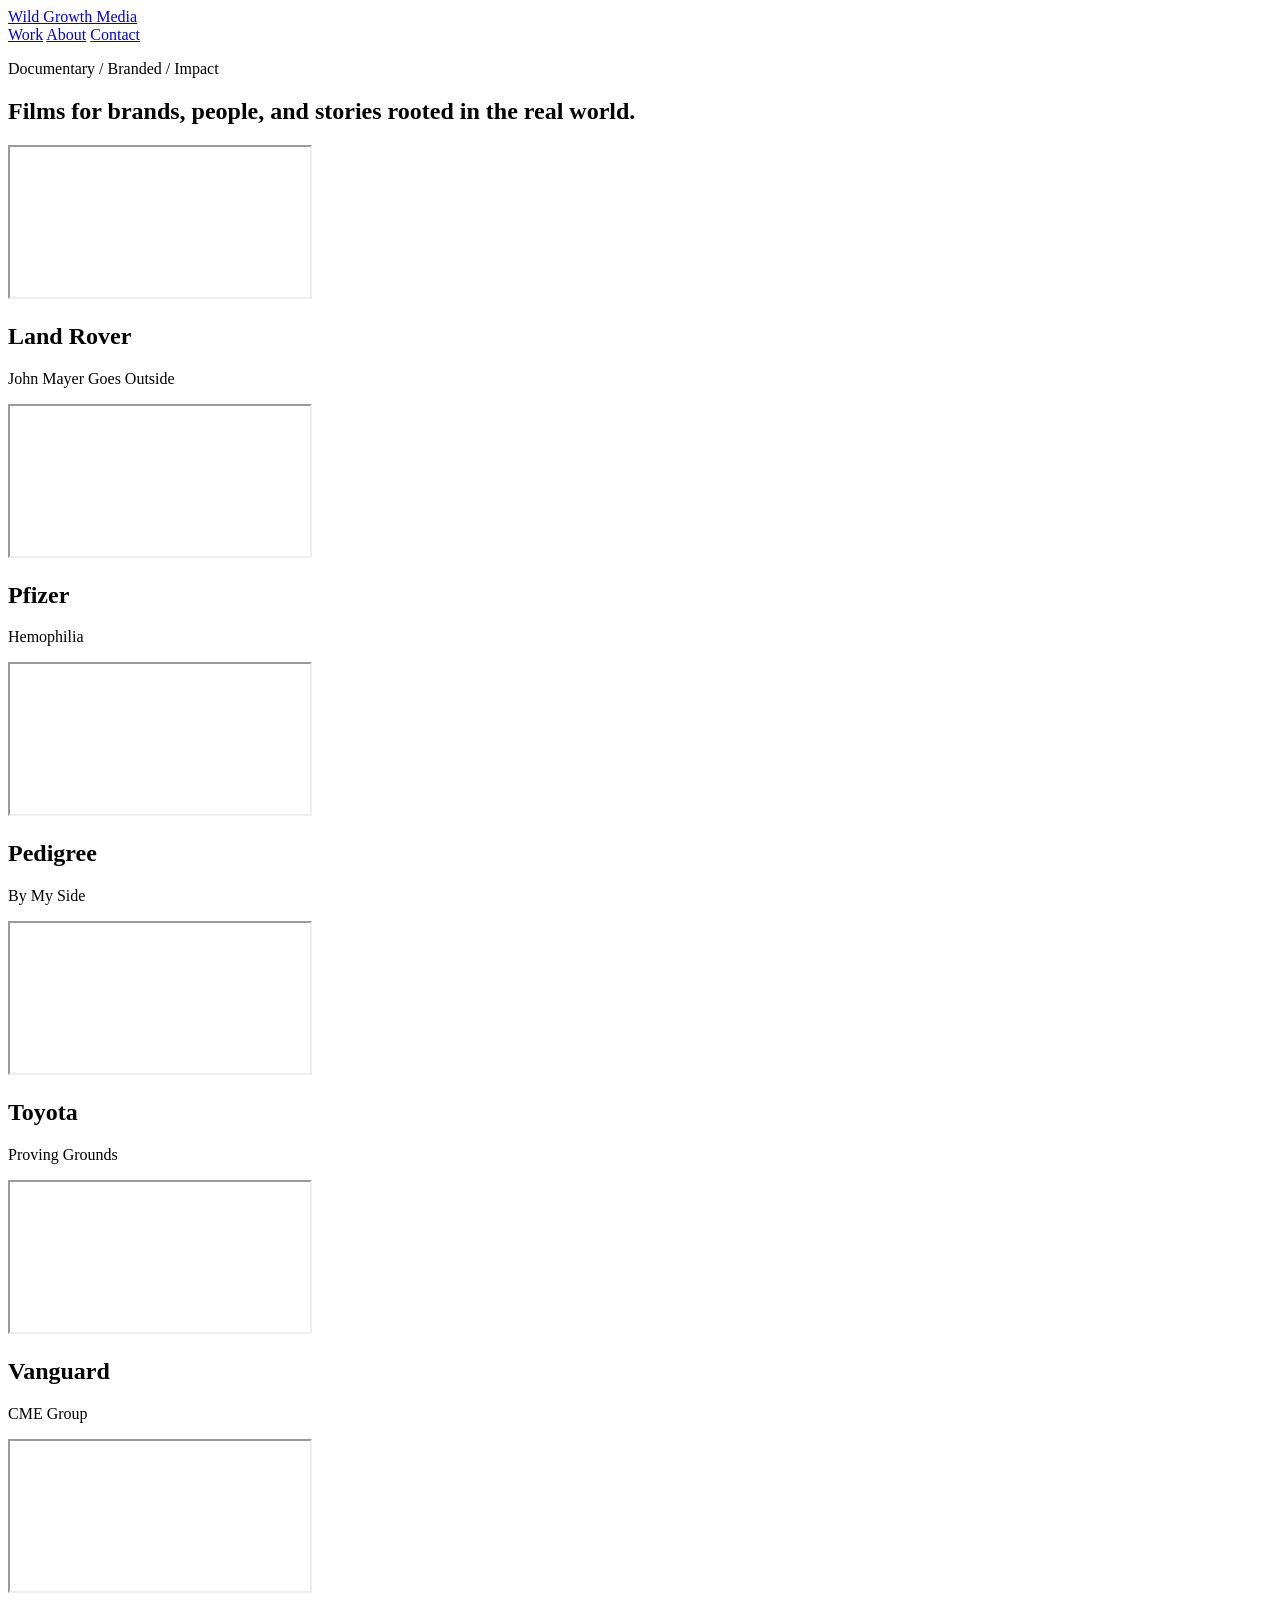
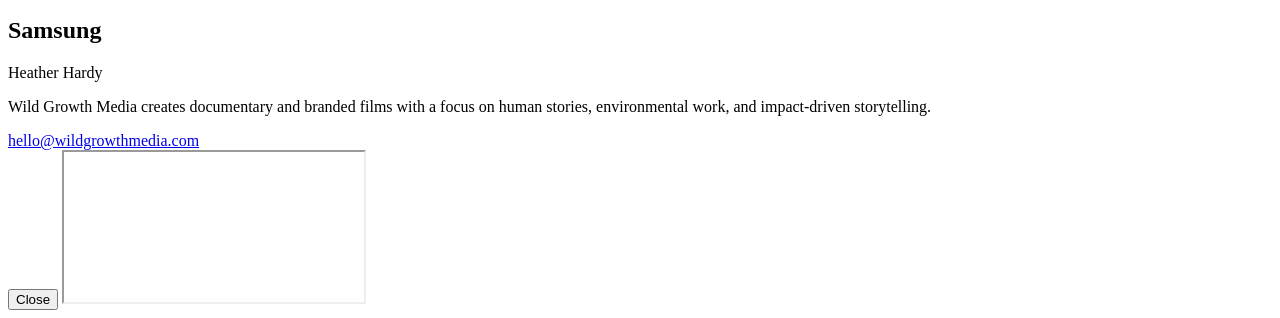
==== commit e8b80139: "Add initial HTML structure for the website" ====
--- a/index.html
+++ b/index.html
@@ -1,154 +1,138 @@
-<!DOCTYPE html PUBLIC "-//W3C//DTD HTML 4.01//EN" "http://www.w3.org/TR/html4/strict.dtd">
-<html>
+<!DOCTYPE html>
+<html lang="en">
 <head>
-  <meta http-equiv="Content-Type" content="text/html; charset=utf-8">
-  <meta http-equiv="Content-Style-Type" content="text/css">
-  <title></title>
-  <meta name="Generator" content="Cocoa HTML Writer">
-  <meta name="CocoaVersion" content="2575.7">
-  <style type="text/css">
-    p.p1 {margin: 0.0px 0.0px 0.0px 0.0px; font: 12.0px Helvetica}
-    p.p2 {margin: 0.0px 0.0px 0.0px 0.0px; font: 12.0px Helvetica; min-height: 14.0px}
-  </style>
+  <meta charset="UTF-8" />
+  <meta name="viewport" content="width=device-width, initial-scale=1.0" />
+
+  <title>Wild Growth Media</title>
+  <link rel="stylesheet" href="./style.css" />
 </head>
+
 <body>
-<p class="p1">&lt;!DOCTYPE html&gt;</p>
-<p class="p1">&lt;html lang="en"&gt;</p>
-<p class="p1">&lt;head&gt;</p>
-<p class="p1"><span class="Apple-converted-space">  </span>&lt;meta charset="UTF-8" /&gt;</p>
-<p class="p1"><span class="Apple-converted-space">  </span>&lt;meta name="viewport" content="width=device-width, initial-scale=1.0" /&gt;</p>
-<p class="p2"><br></p>
-<p class="p1"><span class="Apple-converted-space">  </span>&lt;title&gt;Wild Growth Media&lt;/title&gt;</p>
-<p class="p1"><span class="Apple-converted-space">  </span>&lt;link rel="stylesheet" href="./style.css" /&gt;</p>
-<p class="p1">&lt;/head&gt;</p>
-<p class="p2"><br></p>
-<p class="p1">&lt;body&gt;</p>
-<p class="p1"><span class="Apple-converted-space">  </span>&lt;header class="site-header"&gt;</p>
-<p class="p1"><span class="Apple-converted-space">    </span>&lt;a class="logo" href="#"&gt;Wild Growth Media&lt;/a&gt;</p>
-<p class="p2"><br></p>
-<p class="p1"><span class="Apple-converted-space">    </span>&lt;nav&gt;</p>
-<p class="p1"><span class="Apple-converted-space">      </span>&lt;a href="#work"&gt;Work&lt;/a&gt;</p>
-<p class="p1"><span class="Apple-converted-space">      </span>&lt;a href="#about"&gt;About&lt;/a&gt;</p>
-<p class="p1"><span class="Apple-converted-space">      </span>&lt;a href="mailto:hello@wildgrowthmedia.com"&gt;Contact&lt;/a&gt;</p>
-<p class="p1"><span class="Apple-converted-space">    </span>&lt;/nav&gt;</p>
-<p class="p1"><span class="Apple-converted-space">  </span>&lt;/header&gt;</p>
-<p class="p2"><br></p>
-<p class="p1"><span class="Apple-converted-space">  </span>&lt;main&gt;</p>
-<p class="p1"><span class="Apple-converted-space">    </span>&lt;section class="intro"&gt;</p>
-<p class="p1"><span class="Apple-converted-space">      </span>&lt;p class="eyebrow"&gt;Documentary / Branded / Impact&lt;/p&gt;</p>
-<p class="p1"><span class="Apple-converted-space">      </span>&lt;h1&gt;Films for brands, people, and stories rooted in the real world.&lt;/h1&gt;</p>
-<p class="p1"><span class="Apple-converted-space">    </span>&lt;/section&gt;</p>
-<p class="p2"><br></p>
-<p class="p1"><span class="Apple-converted-space">    </span>&lt;section id="work" class="work-grid"&gt;</p>
-<p class="p2"><br></p>
-<p class="p1"><span class="Apple-converted-space">      </span>&lt;article class="project"</p>
-<p class="p1"><span class="Apple-converted-space">        </span>data-client="Land Rover"</p>
-<p class="p1"><span class="Apple-converted-space">        </span>data-title="John Mayer Goes Outside"</p>
-<p class="p1"><span class="Apple-converted-space">        </span>data-vimeo="https://player.vimeo.com/video/460989255"&gt;</p>
-<p class="p1"><span class="Apple-converted-space">        </span>&lt;div class="media"&gt;</p>
-<p class="p1"><span class="Apple-converted-space">          </span>&lt;div class="poster" style="background-image: url('./images/land-rover.jpg');"&gt;&lt;/div&gt;</p>
-<p class="p1"><span class="Apple-converted-space">          </span>&lt;iframe src="https://player.vimeo.com/video/460989255?background=1&amp;autoplay=1&amp;loop=1&amp;muted=1"</p>
-<p class="p1"><span class="Apple-converted-space">            </span>allow="autoplay; fullscreen"&gt;&lt;/iframe&gt;</p>
-<p class="p1"><span class="Apple-converted-space">        </span>&lt;/div&gt;</p>
-<p class="p1"><span class="Apple-converted-space">        </span>&lt;div class="project-info"&gt;</p>
-<p class="p1"><span class="Apple-converted-space">          </span>&lt;h2&gt;Land Rover&lt;/h2&gt;</p>
-<p class="p1"><span class="Apple-converted-space">          </span>&lt;p&gt;John Mayer Goes Outside&lt;/p&gt;</p>
-<p class="p1"><span class="Apple-converted-space">        </span>&lt;/div&gt;</p>
-<p class="p1"><span class="Apple-converted-space">      </span>&lt;/article&gt;</p>
-<p class="p2"><br></p>
-<p class="p1"><span class="Apple-converted-space">      </span>&lt;article class="project"</p>
-<p class="p1"><span class="Apple-converted-space">        </span>data-client="Pfizer"</p>
-<p class="p1"><span class="Apple-converted-space">        </span>data-title="Hemophilia"</p>
-<p class="p1"><span class="Apple-converted-space">        </span>data-vimeo="https://player.vimeo.com/video/289689802"&gt;</p>
-<p class="p1"><span class="Apple-converted-space">        </span>&lt;div class="media"&gt;</p>
-<p class="p1"><span class="Apple-converted-space">          </span>&lt;div class="poster" style="background-image: url('./images/pfizer.jpg');"&gt;&lt;/div&gt;</p>
-<p class="p1"><span class="Apple-converted-space">          </span>&lt;iframe src="https://player.vimeo.com/video/289689802?background=1&amp;autoplay=1&amp;loop=1&amp;muted=1"</p>
-<p class="p1"><span class="Apple-converted-space">            </span>allow="autoplay; fullscreen"&gt;&lt;/iframe&gt;</p>
-<p class="p1"><span class="Apple-converted-space">        </span>&lt;/div&gt;</p>
-<p class="p1"><span class="Apple-converted-space">        </span>&lt;div class="project-info"&gt;</p>
-<p class="p1"><span class="Apple-converted-space">          </span>&lt;h2&gt;Pfizer&lt;/h2&gt;</p>
-<p class="p1"><span class="Apple-converted-space">          </span>&lt;p&gt;Hemophilia&lt;/p&gt;</p>
-<p class="p1"><span class="Apple-converted-space">        </span>&lt;/div&gt;</p>
-<p class="p1"><span class="Apple-converted-space">      </span>&lt;/article&gt;</p>
-<p class="p2"><br></p>
-<p class="p1"><span class="Apple-converted-space">      </span>&lt;article class="project"</p>
-<p class="p1"><span class="Apple-converted-space">        </span>data-client="Pedigree"</p>
-<p class="p1"><span class="Apple-converted-space">        </span>data-title="By My Side"</p>
-<p class="p1"><span class="Apple-converted-space">        </span>data-vimeo="https://player.vimeo.com/video/780458027?h=e01b120a14"&gt;</p>
-<p class="p1"><span class="Apple-converted-space">        </span>&lt;div class="media"&gt;</p>
-<p class="p1"><span class="Apple-converted-space">          </span>&lt;div class="poster" style="background-image: url('./images/pedigree.jpg');"&gt;&lt;/div&gt;</p>
-<p class="p1"><span class="Apple-converted-space">          </span>&lt;iframe src="https://player.vimeo.com/video/780458027?h=e01b120a14&amp;background=1&amp;autoplay=1&amp;loop=1&amp;muted=1"</p>
-<p class="p1"><span class="Apple-converted-space">            </span>allow="autoplay; fullscreen"&gt;&lt;/iframe&gt;</p>
-<p class="p1"><span class="Apple-converted-space">        </span>&lt;/div&gt;</p>
-<p class="p1"><span class="Apple-converted-space">        </span>&lt;div class="project-info"&gt;</p>
-<p class="p1"><span class="Apple-converted-space">          </span>&lt;h2&gt;Pedigree&lt;/h2&gt;</p>
-<p class="p1"><span class="Apple-converted-space">          </span>&lt;p&gt;By My Side&lt;/p&gt;</p>
-<p class="p1"><span class="Apple-converted-space">        </span>&lt;/div&gt;</p>
-<p class="p1"><span class="Apple-converted-space">      </span>&lt;/article&gt;</p>
-<p class="p2"><br></p>
-<p class="p1"><span class="Apple-converted-space">      </span>&lt;article class="project"</p>
-<p class="p1"><span class="Apple-converted-space">        </span>data-client="Toyota"</p>
-<p class="p1"><span class="Apple-converted-space">        </span>data-title="Proving Grounds"</p>
-<p class="p1"><span class="Apple-converted-space">        </span>data-vimeo="https://player.vimeo.com/video/289713787"&gt;</p>
-<p class="p1"><span class="Apple-converted-space">        </span>&lt;div class="media"&gt;</p>
-<p class="p1"><span class="Apple-converted-space">          </span>&lt;div class="poster" style="background-image: url('./images/toyota.jpg');"&gt;&lt;/div&gt;</p>
-<p class="p1"><span class="Apple-converted-space">          </span>&lt;iframe src="https://player.vimeo.com/video/289713787?background=1&amp;autoplay=1&amp;loop=1&amp;muted=1"</p>
-<p class="p1"><span class="Apple-converted-space">            </span>allow="autoplay; fullscreen"&gt;&lt;/iframe&gt;</p>
-<p class="p1"><span class="Apple-converted-space">        </span>&lt;/div&gt;</p>
-<p class="p1"><span class="Apple-converted-space">        </span>&lt;div class="project-info"&gt;</p>
-<p class="p1"><span class="Apple-converted-space">          </span>&lt;h2&gt;Toyota&lt;/h2&gt;</p>
-<p class="p1"><span class="Apple-converted-space">          </span>&lt;p&gt;Proving Grounds&lt;/p&gt;</p>
-<p class="p1"><span class="Apple-converted-space">        </span>&lt;/div&gt;</p>
-<p class="p1"><span class="Apple-converted-space">      </span>&lt;/article&gt;</p>
-<p class="p2"><br></p>
-<p class="p1"><span class="Apple-converted-space">      </span>&lt;article class="project"</p>
-<p class="p1"><span class="Apple-converted-space">        </span>data-client="Vanguard"</p>
-<p class="p1"><span class="Apple-converted-space">        </span>data-title="CME Group"</p>
-<p class="p1"><span class="Apple-converted-space">        </span>data-vimeo="https://player.vimeo.com/video/289691604?h=fece5dc8c6"&gt;</p>
-<p class="p1"><span class="Apple-converted-space">        </span>&lt;div class="media"&gt;</p>
-<p class="p1"><span class="Apple-converted-space">          </span>&lt;div class="poster" style="background-image: url('./images/vanguard.jpg');"&gt;&lt;/div&gt;</p>
-<p class="p1"><span class="Apple-converted-space">          </span>&lt;iframe src="https://player.vimeo.com/video/289691604?h=fece5dc8c6&amp;background=1&amp;autoplay=1&amp;loop=1&amp;muted=1"</p>
-<p class="p1"><span class="Apple-converted-space">            </span>allow="autoplay; fullscreen"&gt;&lt;/iframe&gt;</p>
-<p class="p1"><span class="Apple-converted-space">        </span>&lt;/div&gt;</p>
-<p class="p1"><span class="Apple-converted-space">        </span>&lt;div class="project-info"&gt;</p>
-<p class="p1"><span class="Apple-converted-space">          </span>&lt;h2&gt;Vanguard&lt;/h2&gt;</p>
-<p class="p1"><span class="Apple-converted-space">          </span>&lt;p&gt;CME Group&lt;/p&gt;</p>
-<p class="p1"><span class="Apple-converted-space">        </span>&lt;/div&gt;</p>
-<p class="p1"><span class="Apple-converted-space">      </span>&lt;/article&gt;</p>
-<p class="p2"><br></p>
-<p class="p1"><span class="Apple-converted-space">      </span>&lt;article class="project"</p>
-<p class="p1"><span class="Apple-converted-space">        </span>data-client="Samsung"</p>
-<p class="p1"><span class="Apple-converted-space">        </span>data-title="Heather Hardy"</p>
-<p class="p1"><span class="Apple-converted-space">        </span>data-vimeo="https://player.vimeo.com/video/376562754"&gt;</p>
-<p class="p1"><span class="Apple-converted-space">        </span>&lt;div class="media"&gt;</p>
-<p class="p1"><span class="Apple-converted-space">          </span>&lt;div class="poster" style="background-image: url('./images/samsung.jpg');"&gt;&lt;/div&gt;</p>
-<p class="p1"><span class="Apple-converted-space">          </span>&lt;iframe src="https://player.vimeo.com/video/376562754?background=1&amp;autoplay=1&amp;loop=1&amp;muted=1"</p>
-<p class="p1"><span class="Apple-converted-space">            </span>allow="autoplay; fullscreen"&gt;&lt;/iframe&gt;</p>
-<p class="p1"><span class="Apple-converted-space">        </span>&lt;/div&gt;</p>
-<p class="p1"><span class="Apple-converted-space">        </span>&lt;div class="project-info"&gt;</p>
-<p class="p1"><span class="Apple-converted-space">          </span>&lt;h2&gt;Samsung&lt;/h2&gt;</p>
-<p class="p1"><span class="Apple-converted-space">          </span>&lt;p&gt;Heather Hardy&lt;/p&gt;</p>
-<p class="p1"><span class="Apple-converted-space">        </span>&lt;/div&gt;</p>
-<p class="p1"><span class="Apple-converted-space">      </span>&lt;/article&gt;</p>
-<p class="p2"><br></p>
-<p class="p1"><span class="Apple-converted-space">    </span>&lt;/section&gt;</p>
-<p class="p2"><br></p>
-<p class="p1"><span class="Apple-converted-space">    </span>&lt;section id="about" class="about"&gt;</p>
-<p class="p1"><span class="Apple-converted-space">      </span>&lt;p&gt;</p>
-<p class="p1"><span class="Apple-converted-space">        </span>Wild Growth Media creates documentary and branded films with a focus on human stories,</p>
-<p class="p1"><span class="Apple-converted-space">        </span>environmental work, and impact-driven storytelling.</p>
-<p class="p1"><span class="Apple-converted-space">      </span>&lt;/p&gt;</p>
-<p class="p1"><span class="Apple-converted-space">      </span>&lt;a href="mailto:hello@wildgrowthmedia.com"&gt;hello@wildgrowthmedia.com&lt;/a&gt;</p>
-<p class="p1"><span class="Apple-converted-space">    </span>&lt;/section&gt;</p>
-<p class="p1"><span class="Apple-converted-space">  </span>&lt;/main&gt;</p>
-<p class="p2"><br></p>
-<p class="p1"><span class="Apple-converted-space">  </span>&lt;div class="modal" id="modal"&gt;</p>
-<p class="p1"><span class="Apple-converted-space">    </span>&lt;button class="close" id="closeModal"&gt;Close&lt;/button&gt;</p>
-<p class="p1"><span class="Apple-converted-space">    </span>&lt;iframe id="modalVideo" src="" allow="autoplay; fullscreen" allowfullscreen&gt;&lt;/iframe&gt;</p>
-<p class="p1"><span class="Apple-converted-space">  </span>&lt;/div&gt;</p>
-<p class="p2"><br></p>
-<p class="p1"><span class="Apple-converted-space">  </span>&lt;script src="./script.js"&gt;&lt;/script&gt;</p>
-<p class="p1">&lt;/body&gt;</p>
-<p class="p1">&lt;/html&gt;</p>
+  <header class="site-header">
+    <a class="logo" href="#">Wild Growth Media</a>
+
+    <nav>
+      <a href="#work">Work</a>
+      <a href="#about">About</a>
+      <a href="mailto:hello@wildgrowthmedia.com">Contact</a>
+    </nav>
+  </header>
+
+  <main>
+    <section class="intro">
+      <p class="eyebrow">Documentary / Branded / Impact</p>
+      <h1>Films for brands, people, and stories rooted in the real world.</h1>
+    </section>
+
+    <section id="work" class="work-grid">
+
+      <article class="project"
+        data-client="Land Rover"
+        data-title="John Mayer Goes Outside"
+        data-vimeo="https://player.vimeo.com/video/460989255">
+        <div class="media">
+          <div class="poster" style="background-image: url('./images/land-rover.jpg');"></div>
+          <iframe src="https://player.vimeo.com/video/460989255?background=1&autoplay=1&loop=1&muted=1"
+            allow="autoplay; fullscreen"></iframe>
+        </div>
+        <div class="project-info">
+          <h2>Land Rover</h2>
+          <p>John Mayer Goes Outside</p>
+        </div>
+      </article>
+
+      <article class="project"
+        data-client="Pfizer"
+        data-title="Hemophilia"
+        data-vimeo="https://player.vimeo.com/video/289689802">
+        <div class="media">
+          <div class="poster" style="background-image: url('./images/pfizer.jpg');"></div>
+          <iframe src="https://player.vimeo.com/video/289689802?background=1&autoplay=1&loop=1&muted=1"
+            allow="autoplay; fullscreen"></iframe>
+        </div>
+        <div class="project-info">
+          <h2>Pfizer</h2>
+          <p>Hemophilia</p>
+        </div>
+      </article>
+
+      <article class="project"
+        data-client="Pedigree"
+        data-title="By My Side"
+        data-vimeo="https://player.vimeo.com/video/780458027?h=e01b120a14">
+        <div class="media">
+          <div class="poster" style="background-image: url('./images/pedigree.jpg');"></div>
+          <iframe src="https://player.vimeo.com/video/780458027?h=e01b120a14&background=1&autoplay=1&loop=1&muted=1"
+            allow="autoplay; fullscreen"></iframe>
+        </div>
+        <div class="project-info">
+          <h2>Pedigree</h2>
+          <p>By My Side</p>
+        </div>
+      </article>
+
+      <article class="project"
+        data-client="Toyota"
+        data-title="Proving Grounds"
+        data-vimeo="https://player.vimeo.com/video/289713787">
+        <div class="media">
+          <div class="poster" style="background-image: url('./images/toyota.jpg');"></div>
+          <iframe src="https://player.vimeo.com/video/289713787?background=1&autoplay=1&loop=1&muted=1"
+            allow="autoplay; fullscreen"></iframe>
+        </div>
+        <div class="project-info">
+          <h2>Toyota</h2>
+          <p>Proving Grounds</p>
+        </div>
+      </article>
+
+      <article class="project"
+        data-client="Vanguard"
+        data-title="CME Group"
+        data-vimeo="https://player.vimeo.com/video/289691604?h=fece5dc8c6">
+        <div class="media">
+          <div class="poster" style="background-image: url('./images/vanguard.jpg');"></div>
+          <iframe src="https://player.vimeo.com/video/289691604?h=fece5dc8c6&background=1&autoplay=1&loop=1&muted=1"
+            allow="autoplay; fullscreen"></iframe>
+        </div>
+        <div class="project-info">
+          <h2>Vanguard</h2>
+          <p>CME Group</p>
+        </div>
+      </article>
+
+      <article class="project"
+        data-client="Samsung"
+        data-title="Heather Hardy"
+        data-vimeo="https://player.vimeo.com/video/376562754">
+        <div class="media">
+          <div class="poster" style="background-image: url('./images/samsung.jpg');"></div>
+          <iframe src="https://player.vimeo.com/video/376562754?background=1&autoplay=1&loop=1&muted=1"
+            allow="autoplay; fullscreen"></iframe>
+        </div>
+        <div class="project-info">
+          <h2>Samsung</h2>
+          <p>Heather Hardy</p>
+        </div>
+      </article>
+
+    </section>
+
+    <section id="about" class="about">
+      <p>
+        Wild Growth Media creates documentary and branded films with a focus on human stories,
+        environmental work, and impact-driven storytelling.
+      </p>
+      <a href="mailto:hello@wildgrowthmedia.com">hello@wildgrowthmedia.com</a>
+    </section>
+  </main>
+
+  <div class="modal" id="modal">
+    <button class="close" id="closeModal">Close</button>
+    <iframe id="modalVideo" src="" allow="autoplay; fullscreen" allowfullscreen></iframe>
+  </div>
+
+  <script src="./script.js"></script>
 </body>
 </html>
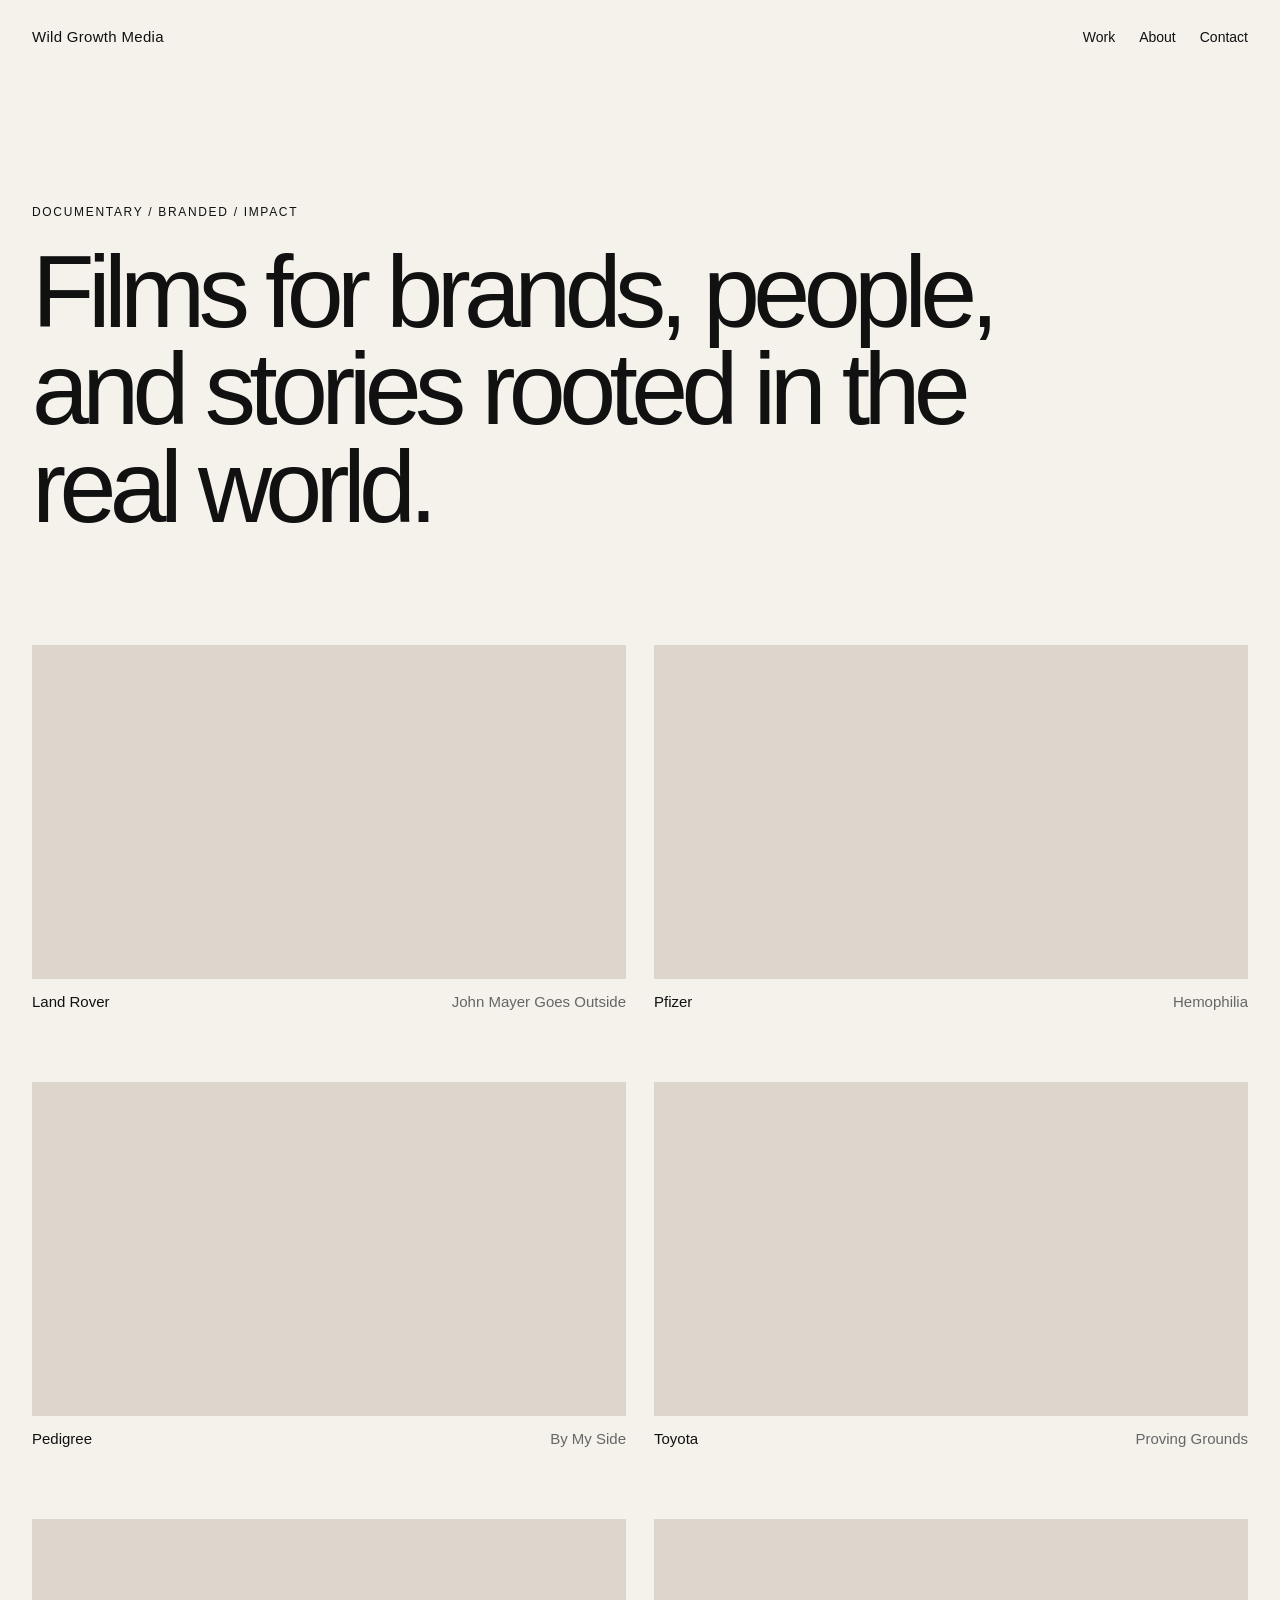
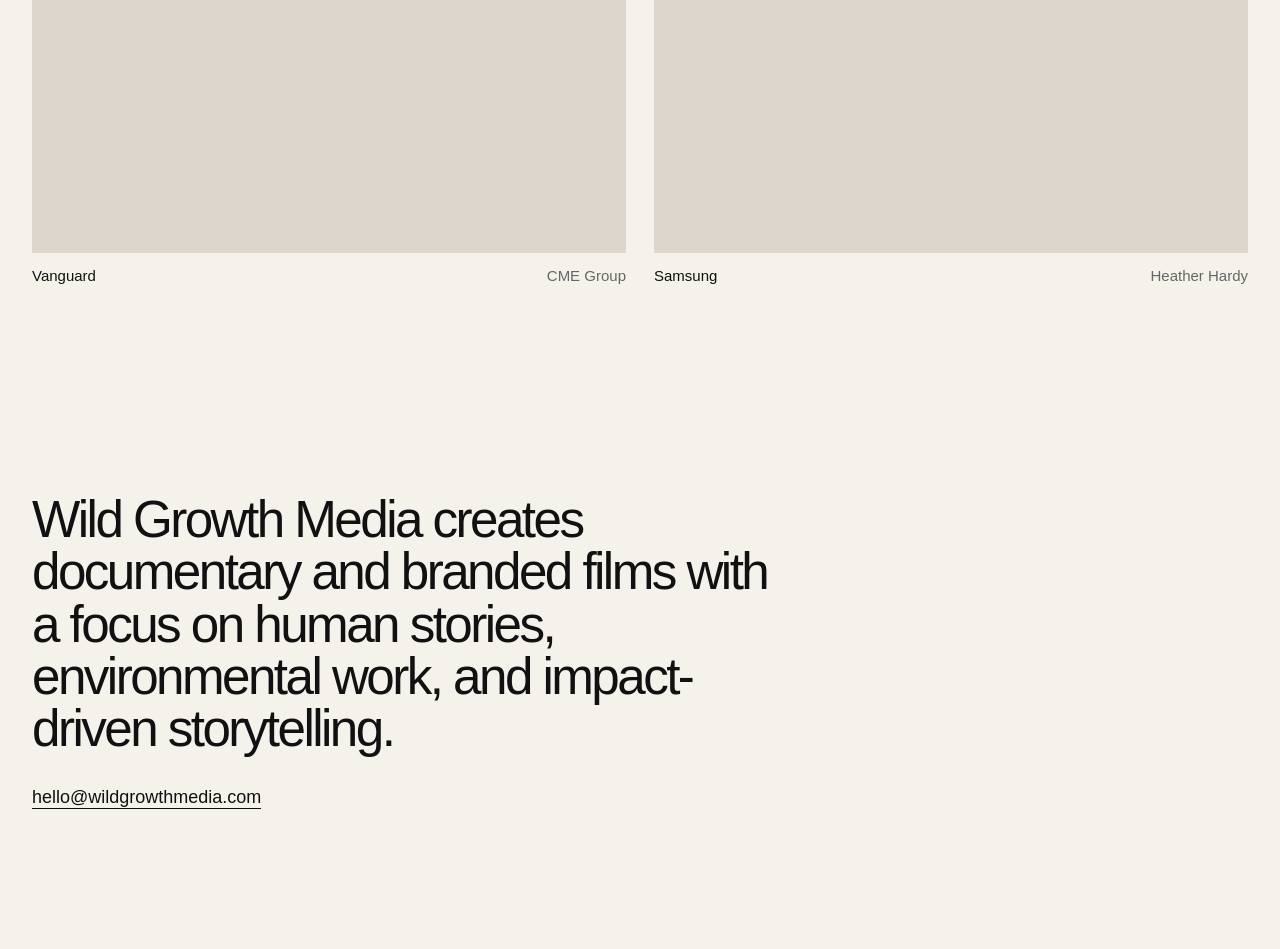
==== commit c933ec3c: "Update index.html" ====
--- a/index.html
+++ b/index.html
@@ -1,11 +1,17 @@
 <!DOCTYPE html>
 <html lang="en">
 <head>
-  <meta charset="UTF-8" />
-  <meta name="viewport" content="width=device-width, initial-scale=1.0" />
+
+  <meta charset="UTF-8">
 
   <title>Wild Growth Media</title>
-  <link rel="stylesheet" href="./style.css" />
+
+  <link rel="preconnect" href="https://fonts.googleapis.com">
+
+  <link href="https://fonts.googleapis.com/css2?family=Inter:wght@300;400;500&display=swap" rel="stylesheet">
+
+  <link rel="stylesheet" href="./style.css">
+
 </head>
 
 <body>
@@ -133,6 +139,7 @@
     <iframe id="modalVideo" src="" allow="autoplay; fullscreen" allowfullscreen></iframe>
   </div>
 
+  <script src="https://player.vimeo.com/api/player.js"></script>
   <script src="./script.js"></script>
 </body>
 </html>
--- a/style.css
+++ b/style.css
@@ -0,0 +1,212 @@
+* {
+  box-sizing: border-box;
+}
+
+body {
+  margin: 0;
+  background: #f5f2ec;
+  color: #111;
+  font-family: -apple-system, BlinkMacSystemFont, "Helvetica Neue", Arial, sans-serif;
+}
+
+a {
+  color: inherit;
+  text-decoration: none;
+}
+
+.site-header {
+  max-width: 1280px;
+  margin: 0 auto;
+  padding: 28px 32px;
+  display: flex;
+  justify-content: space-between;
+  align-items: center;
+}
+
+.logo {
+  font-size: 15px;
+  letter-spacing: 0.02em;
+}
+
+nav {
+  display: flex;
+  gap: 24px;
+  font-size: 14px;
+}
+
+.intro {
+  max-width: 1280px;
+  margin: 0 auto;
+  padding: 120px 32px 110px;
+}
+
+.eyebrow {
+  font-size: 12px;
+  text-transform: uppercase;
+  letter-spacing: 0.14em;
+  margin-bottom: 24px;
+}
+
+h1 {
+  max-width: 980px;
+  font-size: clamp(46px, 8vw, 108px);
+  line-height: 0.95;
+  font-weight: 400;
+  letter-spacing: -0.065em;
+  margin: 0;
+}
+
+.work-grid {
+  max-width: 1280px;
+  margin: 0 auto;
+  padding: 0 32px 120px;
+  display: grid;
+  grid-template-columns: repeat(2, 1fr);
+  gap: 72px 28px;
+}
+
+.project {
+  cursor: pointer;
+}
+
+.media {
+  position: relative;
+  aspect-ratio: 16 / 9;
+  overflow: hidden;
+  background: #ddd6cc;
+}
+
+.poster,
+.media iframe {
+  position: absolute;
+  inset: 0;
+  width: 100%;
+  height: 100%;
+}
+
+.poster {
+  z-index: 2;
+  background-size: cover;
+  background-position: center;
+  transition: opacity 0.35s ease;
+}
+
+.media iframe {
+  border: 0;
+  opacity: 0;
+  transition: opacity 0.35s ease;
+}
+
+.project:hover .poster {
+  opacity: 0;
+}
+
+.project:hover .media iframe {
+  opacity: 1;
+}
+
+.project-info {
+  display: grid;
+  grid-template-columns: 1fr auto;
+  gap: 24px;
+  padding-top: 14px;
+  font-size: 15px;
+}
+
+.project-info h2,
+.project-info p {
+  margin: 0;
+  font-size: 15px;
+  font-weight: 400;
+}
+
+.project-info p {
+  color: #666;
+  text-align: right;
+}
+
+.about {
+  max-width: 1280px;
+  margin: 0 auto;
+  padding: 90px 32px 140px;
+}
+
+.about p {
+  max-width: 760px;
+  font-size: clamp(28px, 4vw, 52px);
+  line-height: 1.02;
+  letter-spacing: -0.05em;
+  margin: 0;
+}
+
+.about a {
+  display: inline-block;
+  margin-top: 32px;
+  font-size: 18px;
+  border-bottom: 1px solid currentColor;
+}
+
+.modal {
+  display: none;
+  position: fixed;
+  inset: 0;
+  z-index: 50;
+  background: rgba(0, 0, 0, 0.94);
+  padding: 72px 28px 28px;
+}
+
+.modal.is-open {
+  display: flex;
+  align-items: center;
+  justify-content: center;
+}
+
+.modal iframe {
+  width: min(1100px, 100%);
+  aspect-ratio: 16 / 9;
+  border: 0;
+}
+
+.close {
+  position: fixed;
+  top: 24px;
+  right: 28px;
+  background: transparent;
+  color: white;
+  border: 1px solid rgba(255, 255, 255, 0.55);
+  padding: 10px 14px;
+  cursor: pointer;
+}
+
+@media (max-width: 760px) {
+  .site-header {
+    padding: 22px 18px;
+  }
+
+  nav {
+    gap: 16px;
+  }
+
+  .intro {
+    padding: 84px 18px 72px;
+  }
+
+  .work-grid {
+    grid-template-columns: 1fr;
+    padding: 0 18px 80px;
+    gap: 48px;
+  }
+
+  .project-info {
+    display: block;
+  }
+
+  .project-info p {
+    text-align: left;
+    margin-top: 4px;
+  }
+
+  .about {
+    padding: 70px 18px 100px;
+  }
+}
